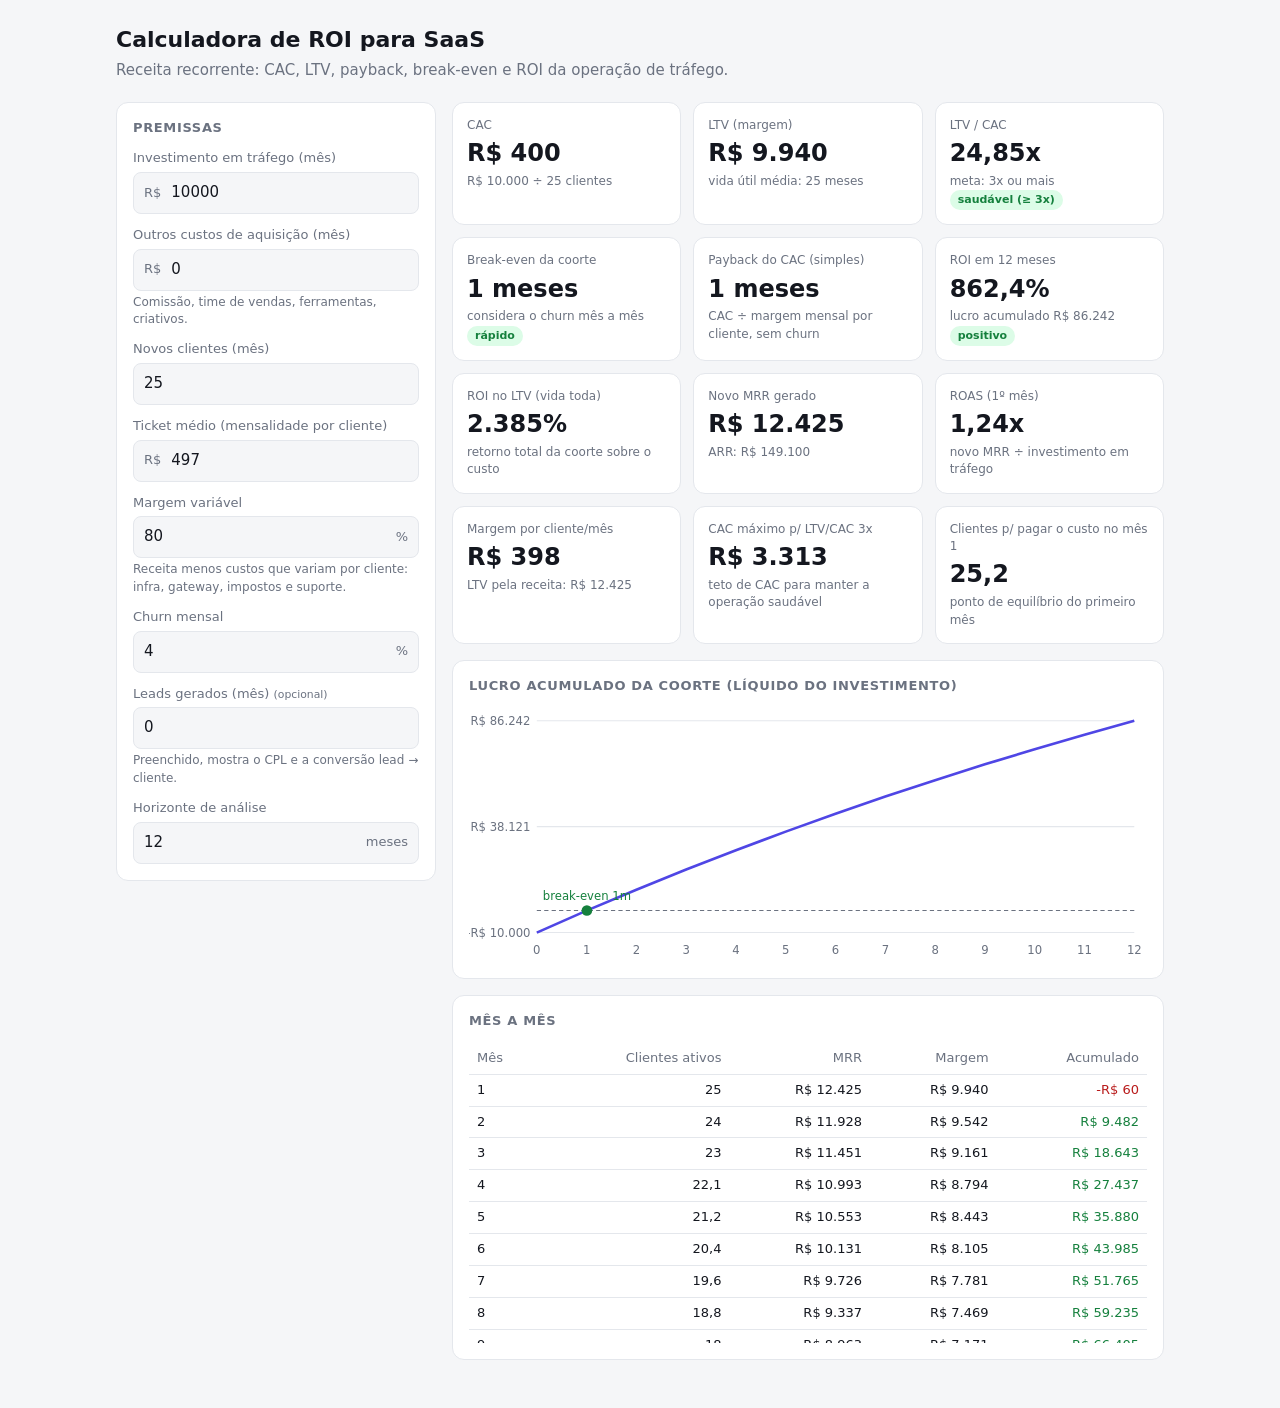
==== index.html @ dcf4e931 "Add SaaS ROI calculator and README Co-Authored-By: Claude Sonnet 5.5 <noreply@anthropic.com>" ====
<!doctype html>
<html lang="pt-BR">
<head>
<meta charset="utf-8">
<meta name="viewport" content="width=device-width, initial-scale=1">
<title>Calculadora de ROI SaaS</title>
<style>
  :root {
    --bg: #f5f6f8; --card: #fff; --text: #14171f; --muted: #6b7280; --line: #e4e7ec;
    --accent: #4f46e5; --good: #15803d; --warn: #b45309; --bad: #b91c1c;
    --good-bg: #dcfce7; --warn-bg: #fef3c7; --bad-bg: #fee2e2;
  }
  @media (prefers-color-scheme: dark) {
    :root {
      --bg: #0f1115; --card: #181b22; --text: #eceef3; --muted: #9aa3b2; --line: #2a2f3a;
      --accent: #818cf8; --good: #4ade80; --warn: #fbbf24; --bad: #f87171;
      --good-bg: #12301d; --warn-bg: #33270b; --bad-bg: #3a1414;
    }
  }
  * { box-sizing: border-box; }
  body { margin: 0; background: var(--bg); color: var(--text); font: 15px/1.45 system-ui, -apple-system, "Segoe UI", sans-serif; }
  main { max-width: 1080px; margin: 0 auto; padding: 24px 16px 48px; }
  h1 { font-size: 22px; margin: 0 0 4px; }
  .sub { color: var(--muted); margin: 0 0 20px; }
  .grid { display: grid; grid-template-columns: 320px 1fr; gap: 16px; align-items: start; }
  @media (max-width: 820px) { .grid { grid-template-columns: 1fr; } }
  .card { background: var(--card); border: 1px solid var(--line); border-radius: 12px; padding: 16px; }
  .card h2 { font-size: 13px; text-transform: uppercase; letter-spacing: .05em; color: var(--muted); margin: 0 0 12px; }
  label { display: block; font-size: 13px; color: var(--muted); margin-bottom: 4px; }
  .field { margin-bottom: 12px; }
  .inp { display: flex; align-items: center; border: 1px solid var(--line); border-radius: 8px; background: var(--bg); }
  .inp:focus-within { border-color: var(--accent); }
  .inp span { padding: 0 10px; color: var(--muted); font-size: 13px; }
  .inp input { flex: 1; min-width: 0; border: 0; background: transparent; color: var(--text); font: inherit; padding: 9px 10px; outline: none; }
  .inp span + input { padding-left: 0; }
  .hint { font-size: 12px; color: var(--muted); margin-top: 3px; }
  .kpis { display: grid; grid-template-columns: repeat(auto-fill, minmax(190px, 1fr)); gap: 12px; margin-bottom: 16px; }
  .kpi { background: var(--card); border: 1px solid var(--line); border-radius: 12px; padding: 14px; }
  .kpi .name { font-size: 12px; color: var(--muted); }
  .kpi .val { font-size: 24px; font-weight: 650; margin: 2px 0; font-variant-numeric: tabular-nums; }
  .kpi .note { font-size: 12px; color: var(--muted); }
  .badge { display: inline-block; font-size: 11px; font-weight: 600; padding: 2px 8px; border-radius: 99px; }
  .good { background: var(--good-bg); color: var(--good); }
  .warn { background: var(--warn-bg); color: var(--warn); }
  .bad { background: var(--bad-bg); color: var(--bad); }
  svg { width: 100%; height: auto; display: block; }
  table { width: 100%; border-collapse: collapse; font-size: 13px; font-variant-numeric: tabular-nums; }
  th, td { text-align: right; padding: 6px 8px; border-bottom: 1px solid var(--line); }
  th:first-child, td:first-child { text-align: left; }
  th { color: var(--muted); font-weight: 500; }
  td.neg { color: var(--bad); } td.pos { color: var(--good); }
  .scroll { max-height: 300px; overflow: auto; }
  .stack > * + * { margin-top: 16px; }
</style>
</head>
<body>
<main>
  <h1>Calculadora de ROI para SaaS</h1>
  <p class="sub">Receita recorrente: CAC, LTV, payback, break-even e ROI da operação de tráfego.</p>

  <div class="grid">
    <section class="card" id="form">
      <h2>Premissas</h2>
      <div class="field"><label for="invest">Investimento em tráfego (mês)</label>
        <div class="inp"><span>R$</span><input id="invest" type="number" min="0" step="any" value="10000"></div></div>
      <div class="field"><label for="outros">Outros custos de aquisição (mês)</label>
        <div class="inp"><span>R$</span><input id="outros" type="number" min="0" step="any" value="0"></div>
        <div class="hint">Comissão, time de vendas, ferramentas, criativos.</div></div>
      <div class="field"><label for="vendas">Novos clientes (mês)</label>
        <div class="inp"><input id="vendas" type="number" min="0" step="any" value="25"></div></div>
      <div class="field"><label for="ticket">Ticket médio (mensalidade por cliente)</label>
        <div class="inp"><span>R$</span><input id="ticket" type="number" min="0" step="any" value="497"></div></div>
      <div class="field"><label for="margem">Margem variável</label>
        <div class="inp"><input id="margem" type="number" min="0" max="100" step="any" value="80"><span>%</span></div>
        <div class="hint">Receita menos custos que variam por cliente: infra, gateway, impostos e suporte.</div></div>
      <div class="field"><label for="churn">Churn mensal</label>
        <div class="inp"><input id="churn" type="number" min="0" max="100" step="any" value="4"><span>%</span></div></div>
      <div class="field"><label for="leads">Leads gerados (mês) <small>(opcional)</small></label>
        <div class="inp"><input id="leads" type="number" min="0" step="any" value="0"></div>
        <div class="hint">Preenchido, mostra o CPL e a conversão lead → cliente.</div></div>
      <div class="field" style="margin-bottom:0"><label for="horizonte">Horizonte de análise</label>
        <div class="inp"><input id="horizonte" type="number" min="1" max="60" step="1" value="12"><span>meses</span></div></div>
    </section>

    <div class="stack">
      <div class="kpis" id="kpis"></div>

      <section class="card">
        <h2>Lucro acumulado da coorte (líquido do investimento)</h2>
        <div id="chart"></div>
      </section>

      <section class="card">
        <h2>Mês a mês</h2>
        <div class="scroll"><table id="tabela"></table></div>
      </section>
    </div>
  </div>
</main>

<script>
const $ = id => document.getElementById(id);
const brl = v => isFinite(v) ? v.toLocaleString('pt-BR', { style: 'currency', currency: 'BRL', maximumFractionDigits: 0 }) : '—';
const num = (v, d = 1) => isFinite(v) ? v.toLocaleString('pt-BR', { maximumFractionDigits: d }) : '—';
const pct = v => isFinite(v) ? num(v * 100, 1) + '%' : '—';
const val = id => Math.max(0, parseFloat($(id).value) || 0);

function calcular() {
  const invest = val('invest'), outros = val('outros'), vendas = val('vendas'),
        ticket = val('ticket'), margem = Math.min(val('margem'), 100) / 100,
        churn = Math.min(val('churn'), 100) / 100, leads = val('leads'),
        H = Math.min(Math.max(Math.round(val('horizonte')) || 12, 1), 60);

  const custoTotal = invest + outros;
  const cac = vendas > 0 ? custoTotal / vendas : NaN;
  const margemCliente = ticket * margem;               // contribuição mensal por cliente
  const vida = churn > 0 ? 1 / churn : Infinity;       // meses
  const ltv = margemCliente * vida;                    // LTV pela margem
  const ltvReceita = ticket * vida;
  const ltvCac = ltv / cac;
  const paybackSimples = margemCliente > 0 ? cac / margemCliente : NaN;
  const novoMrr = vendas * ticket;
  const roas = invest > 0 ? novoMrr / invest : NaN;
  const cacMaxSaudavel = ltv / 3;
  const beClientes = margemCliente > 0 ? custoTotal / margemCliente : NaN; // clientes p/ pagar o custo no 1º mês

  // simulação da coorte, mês a mês (até 60 meses para achar o break-even)
  const linhas = [];
  let acum = -custoTotal, ativos = vendas, breakEven = NaN, prev = acum;
  for (let t = 1; t <= 60; t++) {
    const mrr = ativos * ticket, contrib = mrr * margem;
    prev = acum; acum += contrib;
    if (isNaN(breakEven) && acum >= 0 && custoTotal >= 0) {
      breakEven = contrib > 0 ? (t - 1) + (0 - prev) / contrib : t;
    }
    linhas.push({ t, ativos, mrr, contrib, acum });
    ativos *= (1 - churn);
  }
  const noHorizonte = linhas[H - 1];
  const lucroH = noHorizonte.acum;
  const roiH = custoTotal > 0 ? lucroH / custoTotal : NaN;
  const roiVida = custoTotal > 0 && isFinite(ltv) ? (ltv * vendas - custoTotal) / custoTotal : NaN;

  return { invest, custoTotal, vendas, leads, H, cac, ltv, ltvReceita, ltvCac, vida, paybackSimples,
           novoMrr, roas, cacMaxSaudavel, beClientes, breakEven, lucroH, roiH, roiVida, margemCliente, linhas };
}

const badge = (cls, txt) => `<span class="badge ${cls}">${txt}</span>`;
const kpi = (name, value, note, b = '') => `<div class="kpi"><div class="name">${name}</div><div class="val">${value}</div><div class="note">${note} ${b}</div></div>`;

function render() {
  const r = calcular();

  const bLtvCac = !isFinite(r.ltvCac) ? (r.ltvCac > 0 ? badge('good', 'excelente') : '')
    : r.ltvCac >= 3 ? badge('good', 'saudável (≥ 3x)') : r.ltvCac >= 1 ? badge('warn', 'apertado (< 3x)') : badge('bad', 'destrói valor (< 1x)');
  const bPay = isNaN(r.breakEven) ? badge('bad', 'não paga em 60m')
    : r.breakEven <= 6 ? badge('good', 'rápido') : r.breakEven <= 12 ? badge('warn', 'ok') : badge('bad', 'lento (> 12m)');
  const bRoi = isNaN(r.roiH) ? '' : r.roiH >= 0 ? badge('good', 'positivo') : badge('bad', 'negativo');

  let k = '';
  k += kpi('CAC', brl(r.cac), `${brl(r.custoTotal)} ÷ ${num(r.vendas, 1)} clientes`);
  k += kpi('LTV (margem)', isFinite(r.ltv) ? brl(r.ltv) : '∞', `vida útil média: ${isFinite(r.vida) ? num(r.vida, 1) + ' meses' : 'sem churn'}`);
  k += kpi('LTV / CAC', isFinite(r.ltvCac) ? num(r.ltvCac, 2) + 'x' : '∞', 'meta: 3x ou mais', bLtvCac);
  k += kpi('Break-even da coorte', isNaN(r.breakEven) ? '—' : num(r.breakEven, 1) + ' meses', 'considera o churn mês a mês', bPay);
  k += kpi('Payback do CAC (simples)', isNaN(r.paybackSimples) ? '—' : num(r.paybackSimples, 1) + ' meses', 'CAC ÷ margem mensal por cliente, sem churn');
  k += kpi(`ROI em ${r.H} meses`, pct(r.roiH), `lucro acumulado ${brl(r.lucroH)}`, bRoi);
  k += kpi('ROI no LTV (vida toda)', pct(r.roiVida), 'retorno total da coorte sobre o custo');
  k += kpi('Novo MRR gerado', brl(r.novoMrr), `ARR: ${brl(r.novoMrr * 12)}`);
  k += kpi('ROAS (1º mês)', isNaN(r.roas) ? '—' : num(r.roas, 2) + 'x', 'novo MRR ÷ investimento em tráfego');
  k += kpi('Margem por cliente/mês', brl(r.margemCliente), `LTV pela receita: ${isFinite(r.ltvReceita) ? brl(r.ltvReceita) : '∞'}`);
  k += kpi('CAC máximo p/ LTV/CAC 3x', isFinite(r.cacMaxSaudavel) ? brl(r.cacMaxSaudavel) : '∞', 'teto de CAC para manter a operação saudável');
  k += kpi('Clientes p/ pagar o custo no mês 1', isNaN(r.beClientes) ? '—' : num(r.beClientes, 1), 'ponto de equilíbrio do primeiro mês');
  if (r.leads > 0) {
    k += kpi('CPL', brl(r.invest / r.leads), `${num(r.leads, 0)} leads no mês`);
    k += kpi('Conversão lead → cliente', pct(r.vendas / r.leads), `${num(r.vendas, 1)} vendas`);
  }
  $('kpis').innerHTML = k;

  desenharGrafico(r);

  const cab = '<tr><th>Mês</th><th>Clientes ativos</th><th>MRR</th><th>Margem</th><th>Acumulado</th></tr>';
  const corpo = r.linhas.slice(0, r.H).map(l =>
    `<tr><td>${l.t}</td><td>${num(l.ativos, 1)}</td><td>${brl(l.mrr)}</td><td>${brl(l.contrib)}</td><td class="${l.acum >= 0 ? 'pos' : 'neg'}">${brl(l.acum)}</td></tr>`).join('');
  $('tabela').innerHTML = cab + corpo;
}

function desenharGrafico(r) {
  const W = 640, Hh = 240, m = { l: 64, r: 12, t: 12, b: 28 };
  const pts = [{ t: 0, acum: -r.custoTotal }, ...r.linhas.slice(0, r.H)];
  const ys = pts.map(p => p.acum);
  let min = Math.min(...ys, 0), max = Math.max(...ys, 0);
  if (min === max) max = min + 1;
  const x = t => m.l + (t / r.H) * (W - m.l - m.r);
  const y = v => m.t + (1 - (v - min) / (max - min)) * (Hh - m.t - m.b);
  const path = pts.map((p, i) => `${i ? 'L' : 'M'}${x(p.t).toFixed(1)},${y(p.acum).toFixed(1)}`).join(' ');
  const ticks = [min, min + (max - min) / 2, max].map(v =>
    `<line x1="${m.l}" x2="${W - m.r}" y1="${y(v)}" y2="${y(v)}" stroke="var(--line)"/><text x="${m.l - 6}" y="${y(v) + 4}" text-anchor="end" font-size="11" fill="var(--muted)">${brl(v)}</text>`).join('');
  const passo = Math.max(1, Math.ceil(r.H / 12));
  const xl = pts.filter(p => p.t % passo === 0).map(p =>
    `<text x="${x(p.t)}" y="${Hh - 8}" text-anchor="middle" font-size="11" fill="var(--muted)">${p.t}</text>`).join('');
  const be = (!isNaN(r.breakEven) && r.breakEven <= r.H)
    ? `<circle cx="${x(r.breakEven)}" cy="${y(0)}" r="5" fill="var(--good)"/><text x="${x(r.breakEven)}" y="${y(0) - 10}" text-anchor="middle" font-size="11" fill="var(--good)">break-even ${num(r.breakEven, 1)}m</text>` : '';
  $('chart').innerHTML = `<svg viewBox="0 0 ${W} ${Hh}" role="img" aria-label="Lucro acumulado por mês">
    ${ticks}<line x1="${m.l}" x2="${W - m.r}" y1="${y(0)}" y2="${y(0)}" stroke="var(--muted)" stroke-dasharray="4 3"/>
    <path d="${path}" fill="none" stroke="var(--accent)" stroke-width="2.5"/>${be}${xl}</svg>`;
}

document.querySelectorAll('#form input').forEach(i => i.addEventListener('input', render));
render();
</script>
</body>
</html>
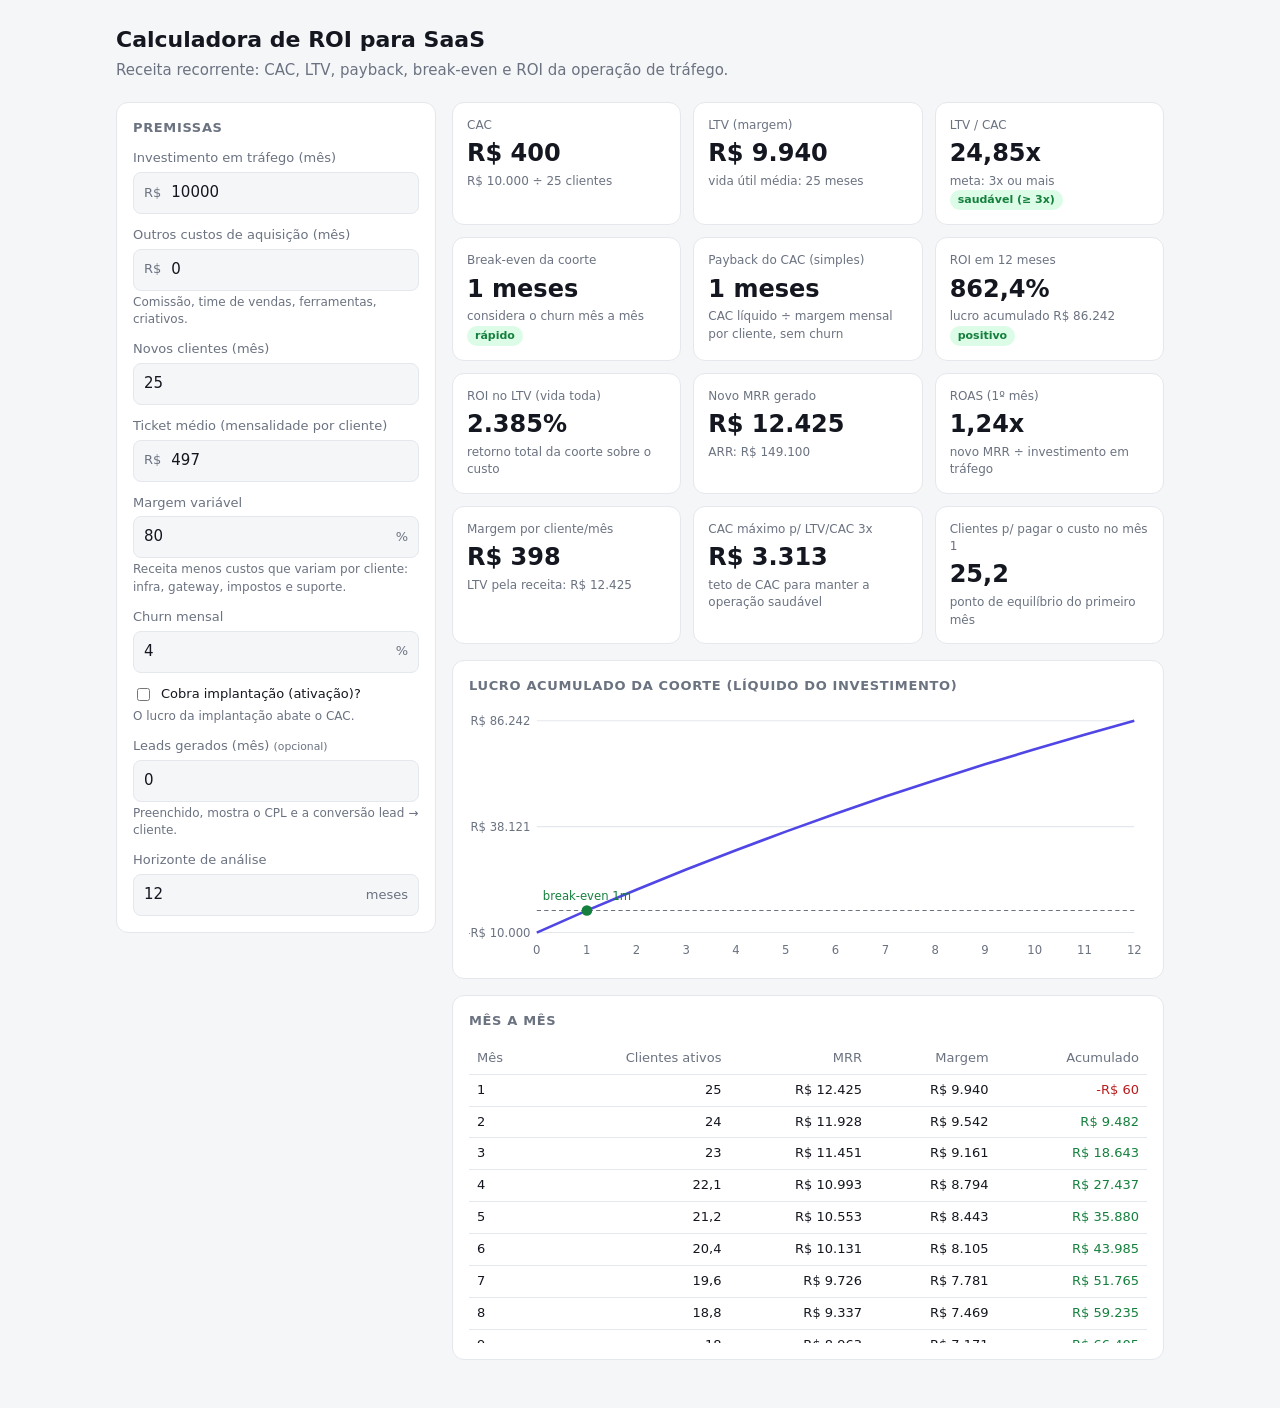
==== commit 2ed5ceeb: "Add implantação fee: its profit offsets CAC Co-Authored-By: Claude Sonnet 5.5 <noreply@anthropic.com" ====
--- a/index.html
+++ b/index.html
@@ -75,6 +75,15 @@
         <div class="hint">Receita menos custos que variam por cliente: infra, gateway, impostos e suporte.</div></div>
       <div class="field"><label for="churn">Churn mensal</label>
         <div class="inp"><input id="churn" type="number" min="0" max="100" step="any" value="4"><span>%</span></div></div>
+      <div class="field"><label style="display:flex;gap:8px;align-items:center;color:var(--text)"><input id="impl" type="checkbox"> Cobra implantação (ativação)?</label>
+        <div class="hint">O lucro da implantação abate o CAC.</div></div>
+      <div id="implCampos" hidden>
+        <div class="field"><label for="implValor">Valor da implantação (por cliente)</label>
+          <div class="inp"><span>R$</span><input id="implValor" type="number" min="0" step="any" value="1500"></div></div>
+        <div class="field"><label for="implMargem">Margem de lucro da implantação</label>
+          <div class="inp"><input id="implMargem" type="number" min="0" max="100" step="any" value="60"><span>%</span></div>
+          <div class="hint">Valor menos o custo de entregar a implantação (time, horas, ferramentas).</div></div>
+      </div>
       <div class="field"><label for="leads">Leads gerados (mês) <small>(opcional)</small></label>
         <div class="inp"><input id="leads" type="number" min="0" step="any" value="0"></div>
         <div class="hint">Preenchido, mostra o CPL e a conversão lead → cliente.</div></div>
@@ -112,7 +121,12 @@
         H = Math.min(Math.max(Math.round(val('horizonte')) || 12, 1), 60);
 
   const custoTotal = invest + outros;
-  const cac = vendas > 0 ? custoTotal / vendas : NaN;
+  const cobraImpl = $('impl').checked;
+  const implValor = cobraImpl ? val('implValor') : 0;
+  const implMargem = Math.min(val('implMargem'), 100) / 100;
+  const lucroImpl = implValor * implMargem;            // lucro da implantação por cliente
+  const cacBruto = vendas > 0 ? custoTotal / vendas : NaN;
+  const cac = vendas > 0 ? Math.max(0, cacBruto - lucroImpl) : NaN; // CAC líquido, abatido da implantação
   const margemCliente = ticket * margem;               // contribuição mensal por cliente
   const vida = churn > 0 ? 1 / churn : Infinity;       // meses
   const ltv = margemCliente * vida;                    // LTV pela margem
@@ -122,11 +136,12 @@
   const novoMrr = vendas * ticket;
   const roas = invest > 0 ? novoMrr / invest : NaN;
   const cacMaxSaudavel = ltv / 3;
-  const beClientes = margemCliente > 0 ? custoTotal / margemCliente : NaN; // clientes p/ pagar o custo no 1º mês
+  const beClientes = margemCliente + lucroImpl > 0 ? custoTotal / (margemCliente + lucroImpl) : NaN; // clientes p/ pagar o custo no 1º mês
 
   // simulação da coorte, mês a mês (até 60 meses para achar o break-even)
   const linhas = [];
-  let acum = -custoTotal, ativos = vendas, breakEven = NaN, prev = acum;
+  const acum0 = -custoTotal + vendas * lucroImpl;      // caixa inicial: investimento menos lucro da implantação
+  let acum = acum0, ativos = vendas, breakEven = acum0 >= 0 ? 0 : NaN, prev = acum;
   for (let t = 1; t <= 60; t++) {
     const mrr = ativos * ticket, contrib = mrr * margem;
     prev = acum; acum += contrib;
@@ -139,9 +154,9 @@
   const noHorizonte = linhas[H - 1];
   const lucroH = noHorizonte.acum;
   const roiH = custoTotal > 0 ? lucroH / custoTotal : NaN;
-  const roiVida = custoTotal > 0 && isFinite(ltv) ? (ltv * vendas - custoTotal) / custoTotal : NaN;
-
-  return { invest, custoTotal, vendas, leads, H, cac, ltv, ltvReceita, ltvCac, vida, paybackSimples,
+  const roiVida = custoTotal > 0 && isFinite(ltv) ? (ltv * vendas + vendas * lucroImpl - custoTotal) / custoTotal : NaN;
+
+  return { invest, custoTotal, vendas, leads, H, cac, cacBruto, lucroImpl, acum0, ltv, ltvReceita, ltvCac, vida, paybackSimples,
            novoMrr, roas, cacMaxSaudavel, beClientes, breakEven, lucroH, roiH, roiVida, margemCliente, linhas };
 }
 
@@ -158,11 +173,14 @@
   const bRoi = isNaN(r.roiH) ? '' : r.roiH >= 0 ? badge('good', 'positivo') : badge('bad', 'negativo');
 
   let k = '';
-  k += kpi('CAC', brl(r.cac), `${brl(r.custoTotal)} ÷ ${num(r.vendas, 1)} clientes`);
+  k += r.lucroImpl > 0
+    ? kpi('CAC líquido', brl(r.cac), `CAC bruto ${brl(r.cacBruto)} − lucro da implantação ${brl(r.lucroImpl)}`)
+    : kpi('CAC', brl(r.cac), `${brl(r.custoTotal)} ÷ ${num(r.vendas, 1)} clientes`);
+  if (r.lucroImpl > 0) k += kpi('Lucro total da implantação', brl(r.lucroImpl * r.vendas), `${num(r.vendas, 1)} clientes × ${brl(r.lucroImpl)}`);
   k += kpi('LTV (margem)', isFinite(r.ltv) ? brl(r.ltv) : '∞', `vida útil média: ${isFinite(r.vida) ? num(r.vida, 1) + ' meses' : 'sem churn'}`);
   k += kpi('LTV / CAC', isFinite(r.ltvCac) ? num(r.ltvCac, 2) + 'x' : '∞', 'meta: 3x ou mais', bLtvCac);
   k += kpi('Break-even da coorte', isNaN(r.breakEven) ? '—' : num(r.breakEven, 1) + ' meses', 'considera o churn mês a mês', bPay);
-  k += kpi('Payback do CAC (simples)', isNaN(r.paybackSimples) ? '—' : num(r.paybackSimples, 1) + ' meses', 'CAC ÷ margem mensal por cliente, sem churn');
+  k += kpi('Payback do CAC (simples)', isNaN(r.paybackSimples) ? '—' : num(r.paybackSimples, 1) + ' meses', 'CAC líquido ÷ margem mensal por cliente, sem churn');
   k += kpi(`ROI em ${r.H} meses`, pct(r.roiH), `lucro acumulado ${brl(r.lucroH)}`, bRoi);
   k += kpi('ROI no LTV (vida toda)', pct(r.roiVida), 'retorno total da coorte sobre o custo');
   k += kpi('Novo MRR gerado', brl(r.novoMrr), `ARR: ${brl(r.novoMrr * 12)}`);
@@ -186,7 +204,7 @@
 
 function desenharGrafico(r) {
   const W = 640, Hh = 240, m = { l: 64, r: 12, t: 12, b: 28 };
-  const pts = [{ t: 0, acum: -r.custoTotal }, ...r.linhas.slice(0, r.H)];
+  const pts = [{ t: 0, acum: r.acum0 }, ...r.linhas.slice(0, r.H)];
   const ys = pts.map(p => p.acum);
   let min = Math.min(...ys, 0), max = Math.max(...ys, 0);
   if (min === max) max = min + 1;
@@ -205,7 +223,10 @@
     <path d="${path}" fill="none" stroke="var(--accent)" stroke-width="2.5"/>${be}${xl}</svg>`;
 }
 
-document.querySelectorAll('#form input').forEach(i => i.addEventListener('input', render));
+document.querySelectorAll('#form input').forEach(i => i.addEventListener('input', () => {
+  $('implCampos').hidden = !$('impl').checked;
+  render();
+}));
 render();
 </script>
 </body>
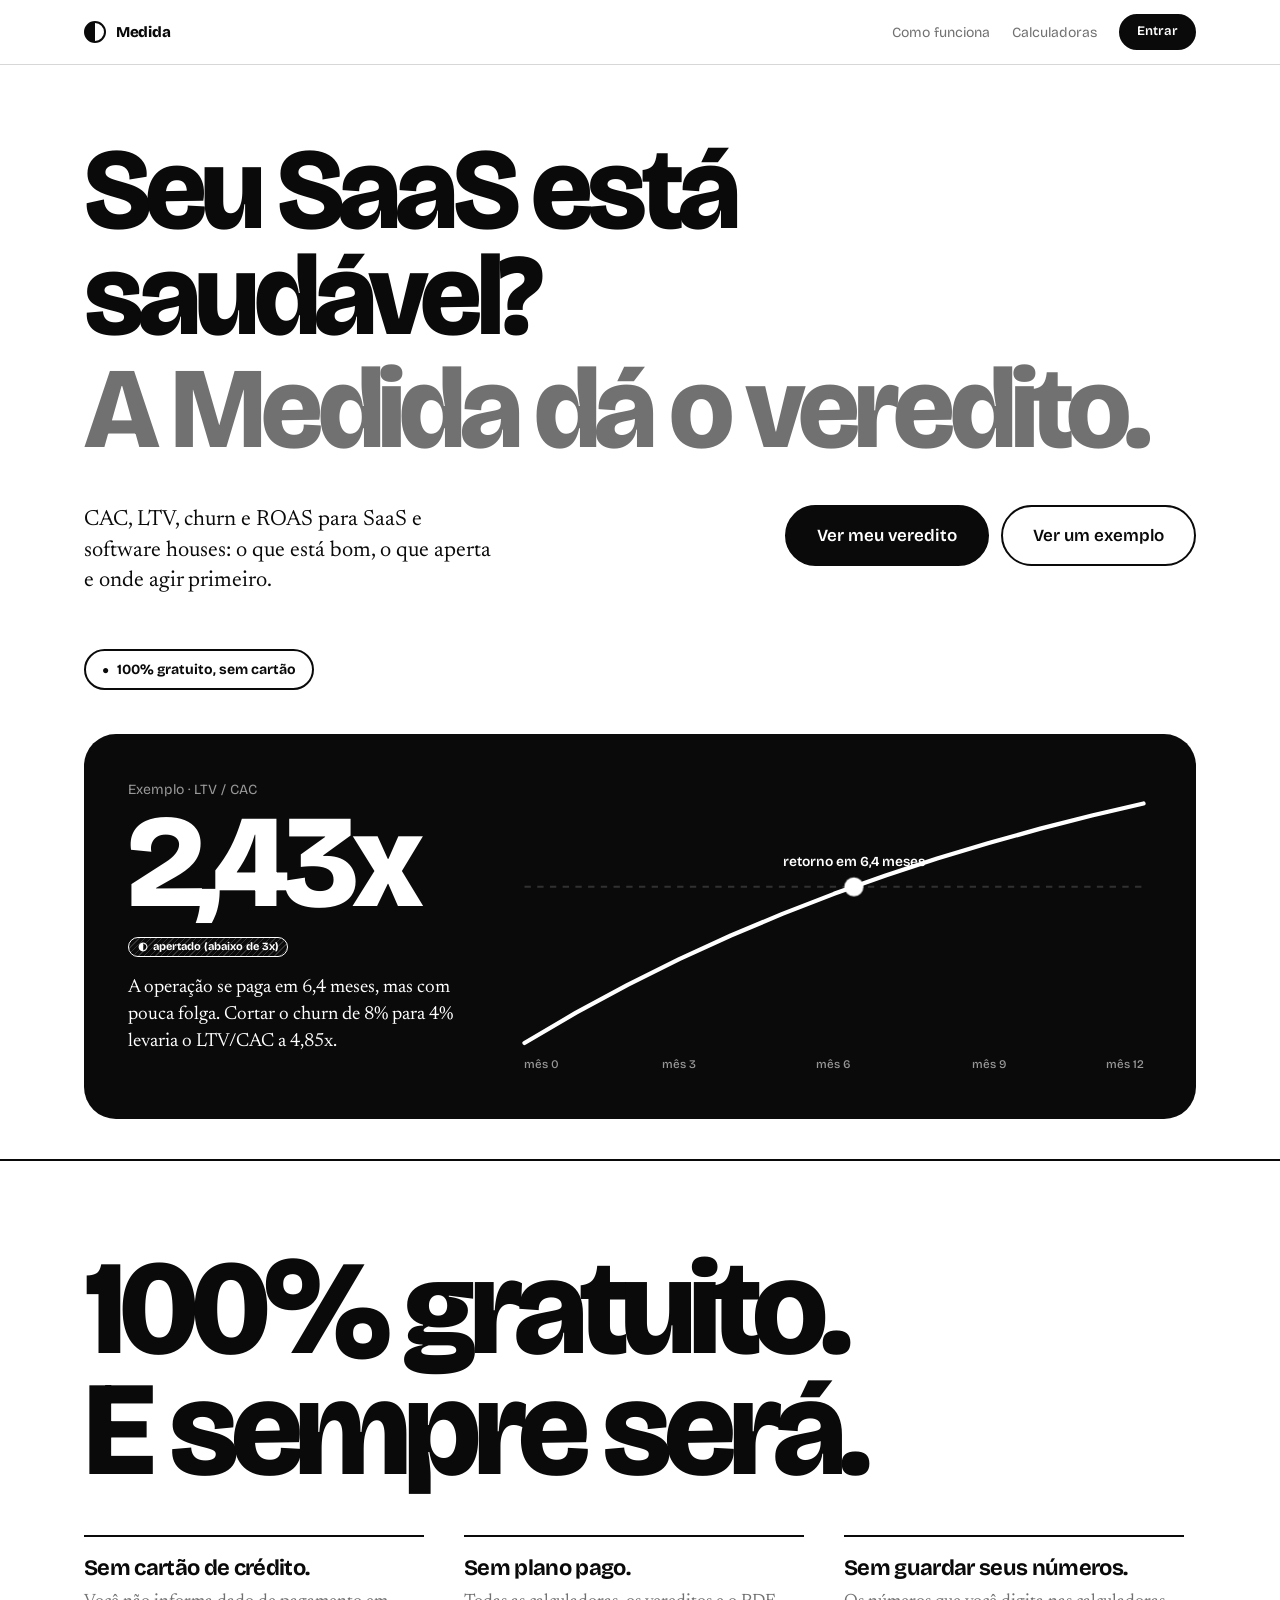
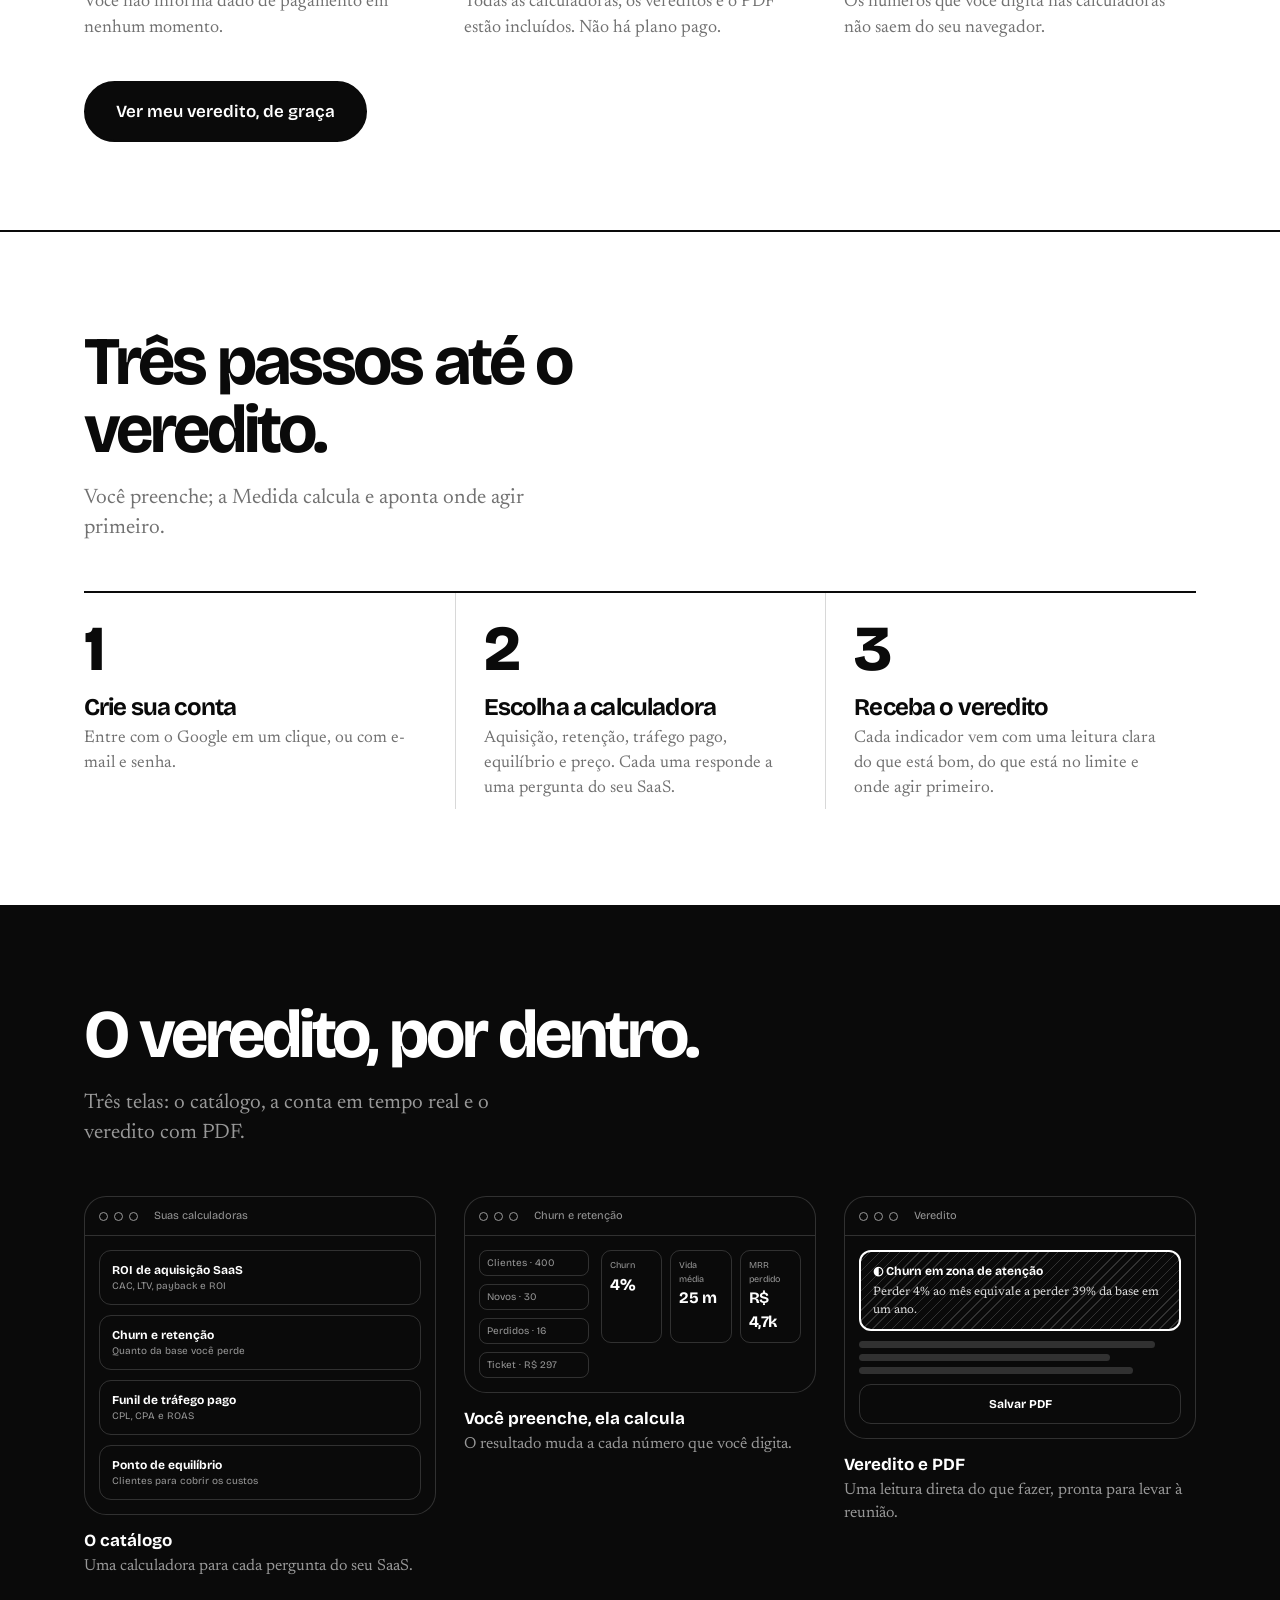
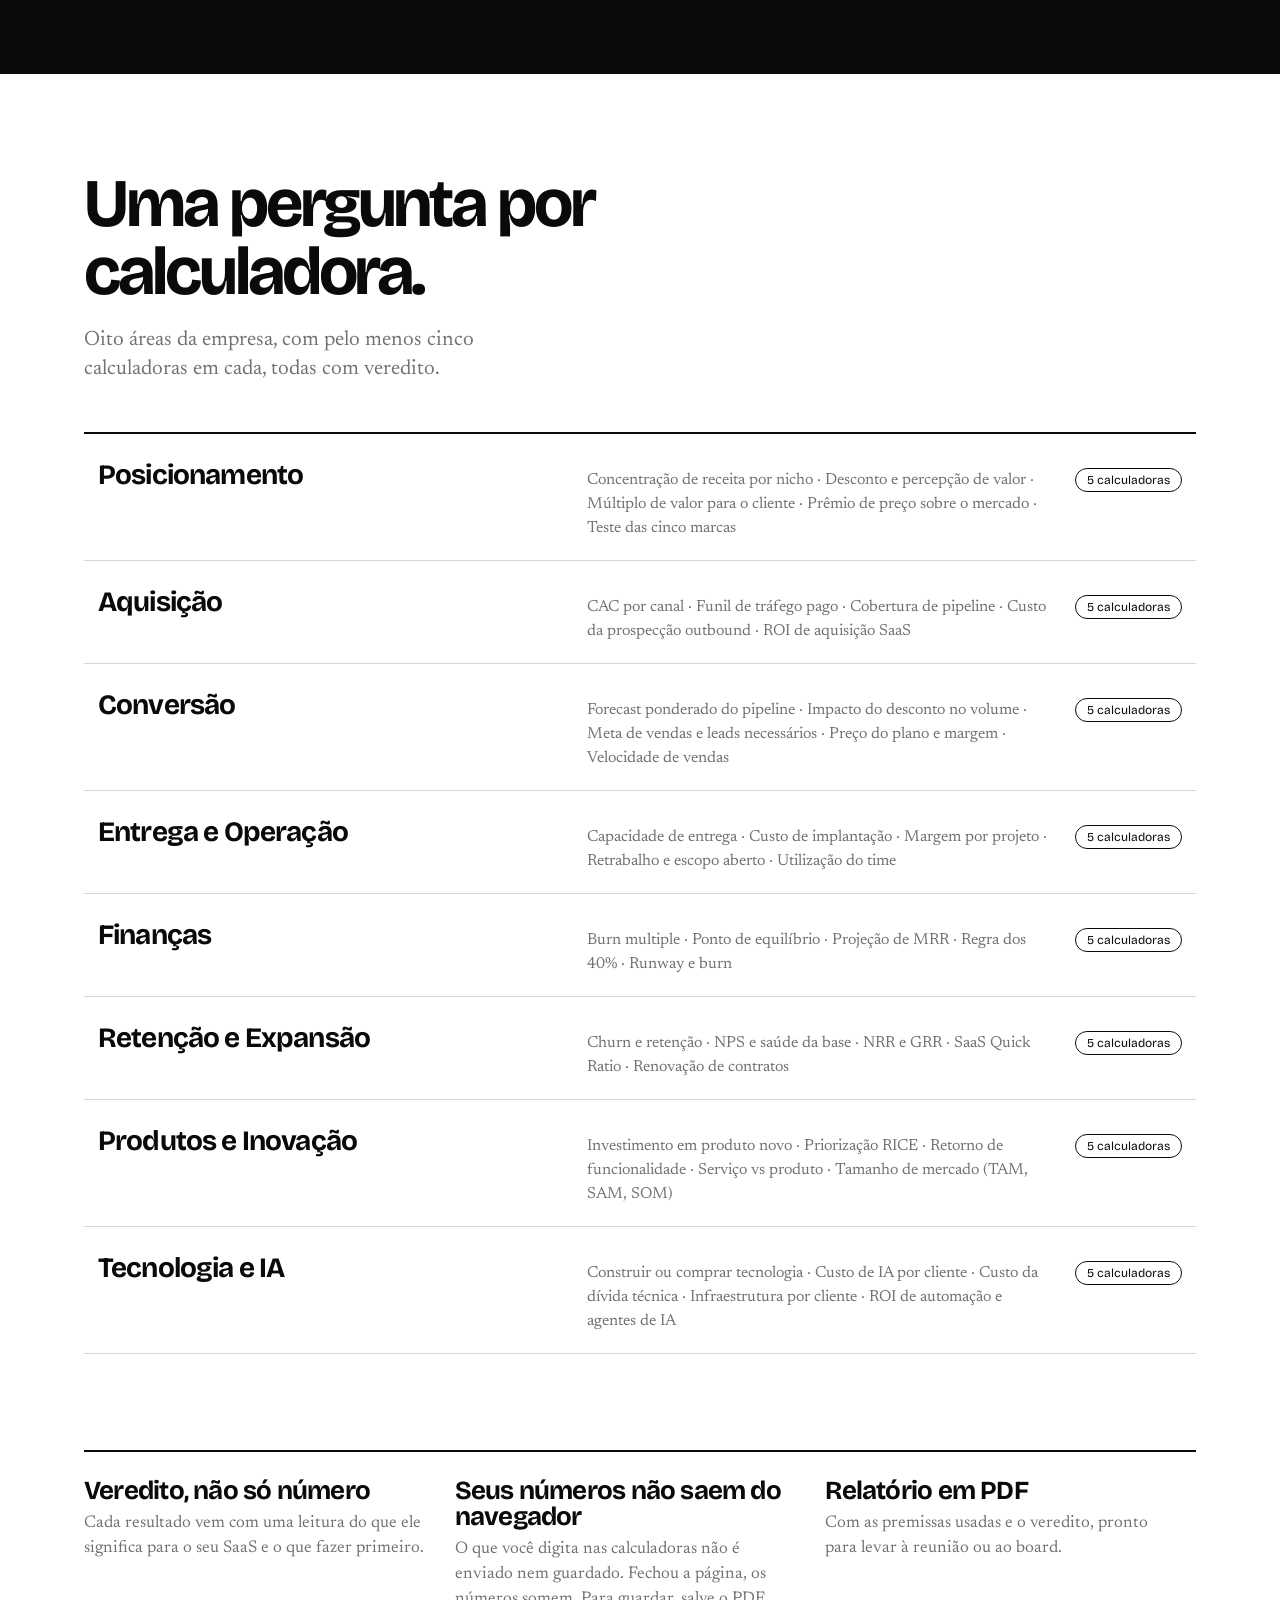
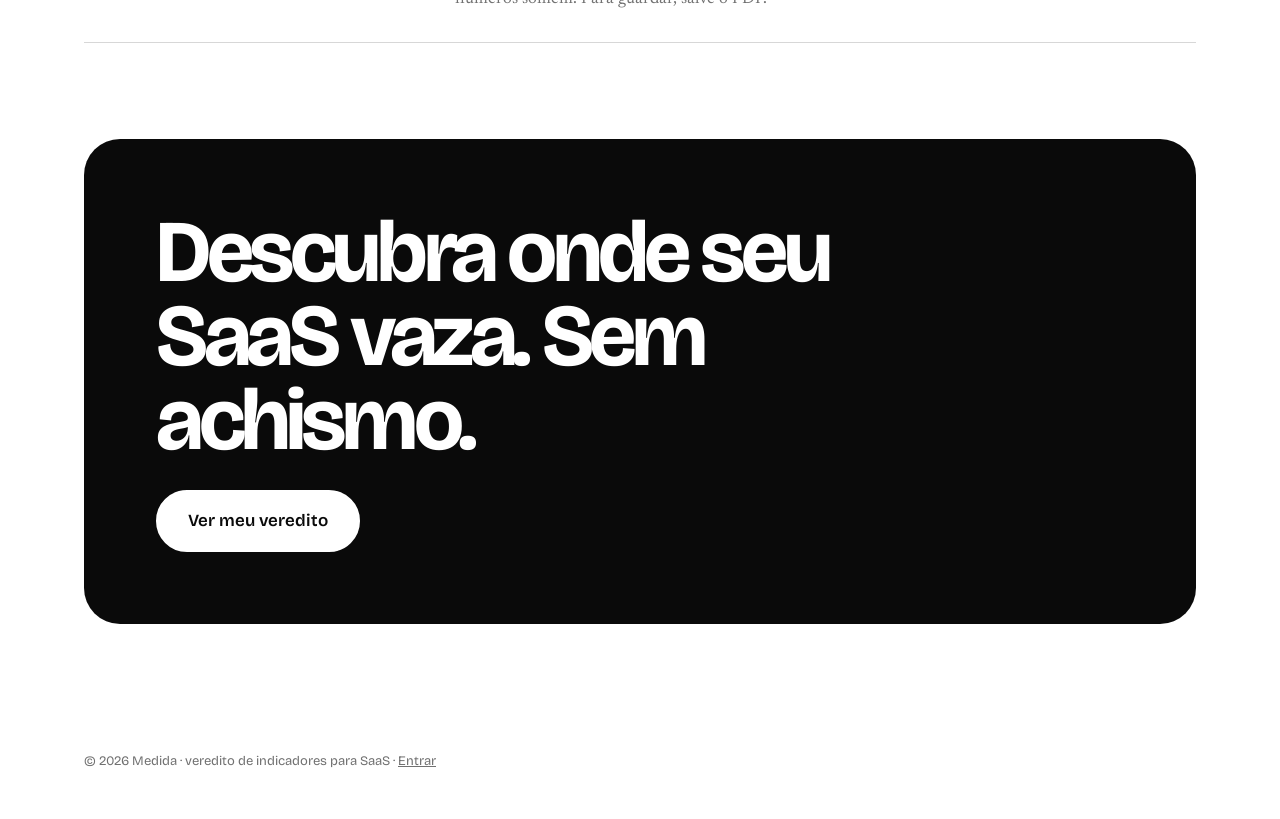
==== commit 941851eb: "Transforma a calculadora na plataforma Medida: 40 calculadoras em 8 áreas Landing e plataforma em pr" ====
--- a/index.html
+++ b/index.html
@@ -3,231 +3,189 @@
 <head>
 <meta charset="utf-8">
 <meta name="viewport" content="width=device-width, initial-scale=1">
-<title>Calculadora de ROI SaaS</title>
-<style>
-  :root {
-    --bg: #f5f6f8; --card: #fff; --text: #14171f; --muted: #6b7280; --line: #e4e7ec;
-    --accent: #4f46e5; --good: #15803d; --warn: #b45309; --bad: #b91c1c;
-    --good-bg: #dcfce7; --warn-bg: #fef3c7; --bad-bg: #fee2e2;
-  }
-  @media (prefers-color-scheme: dark) {
-    :root {
-      --bg: #0f1115; --card: #181b22; --text: #eceef3; --muted: #9aa3b2; --line: #2a2f3a;
-      --accent: #818cf8; --good: #4ade80; --warn: #fbbf24; --bad: #f87171;
-      --good-bg: #12301d; --warn-bg: #33270b; --bad-bg: #3a1414;
-    }
-  }
-  * { box-sizing: border-box; }
-  body { margin: 0; background: var(--bg); color: var(--text); font: 15px/1.45 system-ui, -apple-system, "Segoe UI", sans-serif; }
-  main { max-width: 1080px; margin: 0 auto; padding: 24px 16px 48px; }
-  h1 { font-size: 22px; margin: 0 0 4px; }
-  .sub { color: var(--muted); margin: 0 0 20px; }
-  .grid { display: grid; grid-template-columns: 320px 1fr; gap: 16px; align-items: start; }
-  @media (max-width: 820px) { .grid { grid-template-columns: 1fr; } }
-  .card { background: var(--card); border: 1px solid var(--line); border-radius: 12px; padding: 16px; }
-  .card h2 { font-size: 13px; text-transform: uppercase; letter-spacing: .05em; color: var(--muted); margin: 0 0 12px; }
-  label { display: block; font-size: 13px; color: var(--muted); margin-bottom: 4px; }
-  .field { margin-bottom: 12px; }
-  .inp { display: flex; align-items: center; border: 1px solid var(--line); border-radius: 8px; background: var(--bg); }
-  .inp:focus-within { border-color: var(--accent); }
-  .inp span { padding: 0 10px; color: var(--muted); font-size: 13px; }
-  .inp input { flex: 1; min-width: 0; border: 0; background: transparent; color: var(--text); font: inherit; padding: 9px 10px; outline: none; }
-  .inp span + input { padding-left: 0; }
-  .hint { font-size: 12px; color: var(--muted); margin-top: 3px; }
-  .kpis { display: grid; grid-template-columns: repeat(auto-fill, minmax(190px, 1fr)); gap: 12px; margin-bottom: 16px; }
-  .kpi { background: var(--card); border: 1px solid var(--line); border-radius: 12px; padding: 14px; }
-  .kpi .name { font-size: 12px; color: var(--muted); }
-  .kpi .val { font-size: 24px; font-weight: 650; margin: 2px 0; font-variant-numeric: tabular-nums; }
-  .kpi .note { font-size: 12px; color: var(--muted); }
-  .badge { display: inline-block; font-size: 11px; font-weight: 600; padding: 2px 8px; border-radius: 99px; }
-  .good { background: var(--good-bg); color: var(--good); }
-  .warn { background: var(--warn-bg); color: var(--warn); }
-  .bad { background: var(--bad-bg); color: var(--bad); }
-  svg { width: 100%; height: auto; display: block; }
-  table { width: 100%; border-collapse: collapse; font-size: 13px; font-variant-numeric: tabular-nums; }
-  th, td { text-align: right; padding: 6px 8px; border-bottom: 1px solid var(--line); }
-  th:first-child, td:first-child { text-align: left; }
-  th { color: var(--muted); font-weight: 500; }
-  td.neg { color: var(--bad); } td.pos { color: var(--good); }
-  .scroll { max-height: 300px; overflow: auto; }
-  .stack > * + * { margin-top: 16px; }
-</style>
+<title>Medida · o veredito dos indicadores do seu SaaS</title>
+<meta name="description" content="Seu CAC, LTV ou churn está bom ou ruim? A Medida calcula e dá o veredito, com o que fazer primeiro. Para SaaS e software houses. Grátis, sem cartão.">
+<link rel="icon" type="image/svg+xml" href="assets/marca.svg">
+<link rel="preconnect" href="https://fonts.googleapis.com">
+<link rel="preconnect" href="https://fonts.gstatic.com" crossorigin>
+<link href="https://fonts.googleapis.com/css2?family=Bricolage+Grotesque:opsz,wght@12..96,300..800&family=Newsreader:ital,opsz,wght@0,6..72,400..600;1,6..72,400..600&display=swap" rel="stylesheet">
+<link rel="stylesheet" href="css/style.css">
 </head>
 <body>
-<main>
-  <h1>Calculadora de ROI para SaaS</h1>
-  <p class="sub">Receita recorrente: CAC, LTV, payback, break-even e ROI da operação de tráfego.</p>
+<header class="top">
+  <div class="wrap in">
+    <a class="brand" href="#"><span class="logo"></span>Medida</a>
+    <span class="sp"></span>
+    <nav>
+      <a class="l" href="#como">Como funciona</a>
+      <a class="l" href="#calculadoras">Calculadoras</a>
+      <a class="btn sm" href="app.html">Entrar</a>
+    </nav>
+  </div>
+</header>
 
-  <div class="grid">
-    <section class="card" id="form">
-      <h2>Premissas</h2>
-      <div class="field"><label for="invest">Investimento em tráfego (mês)</label>
-        <div class="inp"><span>R$</span><input id="invest" type="number" min="0" step="any" value="10000"></div></div>
-      <div class="field"><label for="outros">Outros custos de aquisição (mês)</label>
-        <div class="inp"><span>R$</span><input id="outros" type="number" min="0" step="any" value="0"></div>
-        <div class="hint">Comissão, time de vendas, ferramentas, criativos.</div></div>
-      <div class="field"><label for="vendas">Novos clientes (mês)</label>
-        <div class="inp"><input id="vendas" type="number" min="0" step="any" value="25"></div></div>
-      <div class="field"><label for="ticket">Ticket médio (mensalidade por cliente)</label>
-        <div class="inp"><span>R$</span><input id="ticket" type="number" min="0" step="any" value="497"></div></div>
-      <div class="field"><label for="margem">Margem variável</label>
-        <div class="inp"><input id="margem" type="number" min="0" max="100" step="any" value="80"><span>%</span></div>
-        <div class="hint">Receita menos custos que variam por cliente: infra, gateway, impostos e suporte.</div></div>
-      <div class="field"><label for="churn">Churn mensal</label>
-        <div class="inp"><input id="churn" type="number" min="0" max="100" step="any" value="4"><span>%</span></div></div>
-      <div class="field"><label style="display:flex;gap:8px;align-items:center;color:var(--text)"><input id="impl" type="checkbox"> Cobra implantação (ativação)?</label>
-        <div class="hint">O lucro da implantação abate o CAC.</div></div>
-      <div id="implCampos" hidden>
-        <div class="field"><label for="implValor">Valor da implantação (por cliente)</label>
-          <div class="inp"><span>R$</span><input id="implValor" type="number" min="0" step="any" value="1500"></div></div>
-        <div class="field"><label for="implMargem">Margem de lucro da implantação</label>
-          <div class="inp"><input id="implMargem" type="number" min="0" max="100" step="any" value="60"><span>%</span></div>
-          <div class="hint">Valor menos o custo de entregar a implantação (time, horas, ferramentas).</div></div>
+<section class="hero">
+  <div class="wrap">
+    <h1><span class="ln"><span>Seu SaaS está saudável?</span></span><span class="ln"><span>A Medida dá o veredito.</span></span></h1>
+    <div class="row">
+      <p class="lead">CAC, LTV, churn e ROAS para SaaS e software houses: o que está bom, o que aperta e onde agir primeiro.</p>
+      <div class="cta">
+        <a class="btn lg" href="app.html#cadastro">Ver meu veredito</a>
+        <a class="btn ghost lg" href="#instr">Ver um exemplo</a>
       </div>
-      <div class="field"><label for="leads">Leads gerados (mês) <small>(opcional)</small></label>
-        <div class="inp"><input id="leads" type="number" min="0" step="any" value="0"></div>
-        <div class="hint">Preenchido, mostra o CPL e a conversão lead → cliente.</div></div>
-      <div class="field" style="margin-bottom:0"><label for="horizonte">Horizonte de análise</label>
-        <div class="inp"><input id="horizonte" type="number" min="1" max="60" step="1" value="12"><span>meses</span></div></div>
-    </section>
+      <span class="selo">100% gratuito, sem cartão</span>
+    </div>
 
-    <div class="stack">
-      <div class="kpis" id="kpis"></div>
-
-      <section class="card">
-        <h2>Lucro acumulado da coorte (líquido do investimento)</h2>
-        <div id="chart"></div>
-      </section>
-
-      <section class="card">
-        <h2>Mês a mês</h2>
-        <div class="scroll"><table id="tabela"></table></div>
-      </section>
+    <!-- Este painel roda o mesmo cálculo da calculadora de ROI SaaS: ticket R$ 97, churn 8%, 25 clientes, R$ 10.000 investidos. -->
+    <div class="instr inv" id="instr" aria-label="Exemplo: LTV sobre CAC de 2,43x, com retorno do investimento em 6,4 meses">
+      <div>
+        <div class="lab">Exemplo · LTV / CAC</div>
+        <div class="big" id="big">0,00x</div>
+        <span class="badge warn">apertado (abaixo de 3x)</span>
+        <p class="veredito">A operação se paga em 6,4 meses, mas com pouca folga. Cortar o churn de 8% para 4% levaria o LTV/CAC a 4,85x.</p>
+      </div>
+      <svg viewBox="0 0 600 280" id="chart" role="img" aria-label="Lucro acumulado por mês, cruzando o zero no mês 6,4"></svg>
     </div>
   </div>
-</main>
+</section>
 
+<section class="free" id="gratis">
+  <div class="wrap">
+    <h2>100% gratuito.<br>E sempre será.</h2>
+    <div class="promessas">
+      <p><b>Sem cartão de crédito.</b> Você não informa dado de pagamento em nenhum momento.</p>
+      <p><b>Sem plano pago.</b> Todas as calculadoras, os vereditos e o PDF estão incluídos. Não há plano pago.</p>
+      <p><b>Sem guardar seus números.</b> Os números que você digita nas calculadoras não saem do seu navegador.</p>
+    </div>
+    <a class="btn lg" href="app.html#cadastro">Ver meu veredito, de graça</a>
+  </div>
+</section>
+
+<section class="sec" id="como">
+  <div class="wrap">
+    <h2 class="t">Três passos até o veredito.</h2>
+    <p class="s">Você preenche; a Medida calcula e aponta onde agir primeiro.</p>
+    <div class="steps">
+      <div class="step"><div class="n">1</div><h3>Crie sua conta</h3><p>Entre com o Google em um clique, ou com e-mail e senha.</p></div>
+      <div class="step"><div class="n">2</div><h3>Escolha a calculadora</h3><p>Aquisição, retenção, tráfego pago, equilíbrio e preço. Cada uma responde a uma pergunta do seu SaaS.</p></div>
+      <div class="step"><div class="n">3</div><h3>Receba o veredito</h3><p>Cada indicador vem com uma leitura clara do que está bom, do que está no limite e onde agir primeiro.</p></div>
+    </div>
+  </div>
+</section>
+
+<section class="sec inv" id="por-dentro">
+  <div class="wrap">
+    <h2 class="t">O veredito, por dentro.</h2>
+    <p class="s">Três telas: o catálogo, a conta em tempo real e o veredito com PDF.</p>
+    <div class="inside">
+      <figure>
+        <div class="mock" aria-hidden="true"><div class="bar"><i></i><i></i><i></i><u>Suas calculadoras</u></div>
+          <div class="body">
+            <div class="row"><div><b>ROI de aquisição SaaS</b><small>CAC, LTV, payback e ROI</small></div></div>
+            <div class="row"><div><b>Churn e retenção</b><small>Quanto da base você perde</small></div></div>
+            <div class="row"><div><b>Funil de tráfego pago</b><small>CPL, CPA e ROAS</small></div></div>
+            <div class="row"><div><b>Ponto de equilíbrio</b><small>Clientes para cobrir os custos</small></div></div>
+          </div></div>
+        <figcaption><b>O catálogo</b>Uma calculadora para cada pergunta do seu SaaS.</figcaption>
+      </figure>
+      <figure>
+        <div class="mock" aria-hidden="true"><div class="bar"><i></i><i></i><i></i><u>Churn e retenção</u></div>
+          <div class="body">
+            <div class="two"><div class="in-f"><div>Clientes · 400</div><div>Novos · 30</div><div>Perdidos · 16</div><div>Ticket · R$ 297</div></div>
+            <div class="k3" style="align-content:start"><div class="k"><small>Churn</small><b>4%</b></div><div class="k"><small>Vida média</small><b>25 m</b></div><div class="k"><small>MRR perdido</small><b>R$ 4,7k</b></div></div></div>
+          </div></div>
+        <figcaption><b>Você preenche, ela calcula</b>O resultado muda a cada número que você digita.</figcaption>
+      </figure>
+      <figure>
+        <div class="mock" aria-hidden="true"><div class="bar"><i></i><i></i><i></i><u>Veredito</u></div>
+          <div class="body">
+            <div class="dg w">◐ Churn em zona de atenção<span>Perder 4% ao mês equivale a perder 39% da base em um ano.</span></div>
+            <div class="pdf"><div class="ln" style="width:92%"></div><div class="ln" style="width:78%"></div><div class="ln" style="width:85%"></div></div>
+            <div class="row" style="justify-content:center"><b>Salvar PDF</b></div>
+          </div></div>
+        <figcaption><b>Veredito e PDF</b>Uma leitura direta do que fazer, pronta para levar à reunião.</figcaption>
+      </figure>
+    </div>
+  </div>
+</section>
+
+<section class="sec" id="calculadoras">
+  <div class="wrap">
+    <h2 class="t">Uma pergunta por calculadora.</h2>
+    <p class="s">Oito áreas da empresa, com pelo menos cinco calculadoras em cada, todas com veredito.</p>
+    <div class="list" id="lista"></div>
+  </div>
+</section>
+
+<section class="sec" style="padding-top:0">
+  <div class="wrap">
+    <div class="facts">
+      <div class="fact"><h3>Veredito, não só número</h3><p>Cada resultado vem com uma leitura do que ele significa para o seu SaaS e o que fazer primeiro.</p></div>
+      <div class="fact"><h3>Seus números não saem do navegador</h3><p>O que você digita nas calculadoras não é enviado nem guardado. Fechou a página, os números somem. Para guardar, salve o PDF.</p></div>
+      <div class="fact"><h3>Relatório em PDF</h3><p>Com as premissas usadas e o veredito, pronto para levar à reunião ou ao board.</p></div>
+    </div>
+  </div>
+</section>
+
+<section class="sec" style="padding-top:0">
+  <div class="wrap"><div class="ctaf inv">
+    <h2>Descubra onde seu SaaS vaza. Sem achismo.</h2>
+    <a class="btn lg" href="app.html#cadastro">Ver meu veredito</a>
+  </div></div>
+</section>
+
+<footer class="f"><div class="wrap">© <span id="ano"></span> Medida · veredito de indicadores para SaaS · <a href="app.html">Entrar</a></div></footer>
+
+<script src="js/config.js"></script>
+<script src="js/core.js"></script>
+<script src="js/manifest.js"></script>
 <script>
-const $ = id => document.getElementById(id);
-const brl = v => isFinite(v) ? v.toLocaleString('pt-BR', { style: 'currency', currency: 'BRL', maximumFractionDigits: 0 }) : '—';
-const num = (v, d = 1) => isFinite(v) ? v.toLocaleString('pt-BR', { maximumFractionDigits: d }) : '—';
-const pct = v => isFinite(v) ? num(v * 100, 1) + '%' : '—';
-const val = id => Math.max(0, parseFloat($(id).value) || 0);
+  document.getElementById('ano').textContent = new Date().getFullYear();
+  const esc = s => String(s).replace(/[&<>"']/g, c => ({ '&': '&amp;', '<': '&lt;', '>': '&gt;', '"': '&quot;', "'": '&#39;' }[c]));
+  carregarCalculadoras().then(() => {
+    const areas = {};
+    CALCULADORAS.forEach(c => (areas[c.categoria] = areas[c.categoria] || []).push(c.nome));
+    document.getElementById('lista').innerHTML = Object.entries(areas).map(([area, nomes]) =>
+      `<a class="item" href="app.html#cadastro"><b>${esc(area)}</b><span class="d">${esc(nomes.join(' · '))}</span><span class="tag">${nomes.length} calculadoras</span></a>`).join('');
+  });
 
-function calcular() {
-  const invest = val('invest'), outros = val('outros'), vendas = val('vendas'),
-        ticket = val('ticket'), margem = Math.min(val('margem'), 100) / 100,
-        churn = Math.min(val('churn'), 100) / 100, leads = val('leads'),
-        H = Math.min(Math.max(Math.round(val('horizonte')) || 12, 1), 60);
+  /* Instrumento do hero: a mesma conta do ROI SaaS (coorte mês a mês) desenhada com os números do exemplo. */
+  (function () {
+    const invest = 10000, clientes = 25, ticket = 97, margem = 0.8, churn = 0.08, H = 12;
+    const pts = [{ t: 0, v: -invest }];
+    let ativos = clientes, acum = -invest, be = NaN;
+    for (let t = 1; t <= H; t++) {
+      const prev = acum, contrib = ativos * ticket * margem;
+      acum += contrib; ativos *= 1 - churn;
+      if (isNaN(be) && acum >= 0) be = (t - 1) + (0 - prev) / contrib;
+      pts.push({ t, v: acum });
+    }
+    const W = 600, Hh = 280, m = { l: 8, r: 8, t: 24, b: 30 };
+    const min = Math.min(...pts.map(p => p.v)), max = Math.max(...pts.map(p => p.v));
+    const x = t => m.l + t / H * (W - m.l - m.r), y = v => m.t + (1 - (v - min) / (max - min)) * (Hh - m.t - m.b);
+    const d = pts.map((p, i) => (i ? 'L' : 'M') + x(p.t).toFixed(1) + ',' + y(p.v).toFixed(1)).join(' ');
+    const meses = [0, 3, 6, 9, 12].map(t => `<text class="ax" x="${x(t)}" y="${Hh - 6}" text-anchor="${t === 0 ? 'start' : t === H ? 'end' : 'middle'}">mês ${t}</text>`).join('');
+    const bx = x(be), by = y(0);
+    document.getElementById('chart').innerHTML =
+      `<line class="zero" x1="${m.l}" x2="${W - m.r}" y1="${by}" y2="${by}"/>${meses}` +
+      `<path class="curva" pathLength="1" d="${d}"/>` +
+      `<circle class="be" cx="${bx}" cy="${by}" r="9"/>` +
+      `<text class="belab" x="${bx}" y="${by - 20}" text-anchor="middle">retorno em ${be.toFixed(1).replace('.', ',')} meses</text>`;
 
-  const custoTotal = invest + outros;
-  const cobraImpl = $('impl').checked;
-  const implValor = cobraImpl ? val('implValor') : 0;
-  const implMargem = Math.min(val('implMargem'), 100) / 100;
-  const lucroImpl = implValor * implMargem;            // lucro da implantação por cliente
-  const cacBruto = vendas > 0 ? custoTotal / vendas : NaN;
-  const cac = vendas > 0 ? Math.max(0, cacBruto - lucroImpl) : NaN; // CAC líquido, abatido da implantação
-  const margemCliente = ticket * margem;               // contribuição mensal por cliente
-  const vida = churn > 0 ? 1 / churn : Infinity;       // meses
-  const ltv = margemCliente * vida;                    // LTV pela margem
-  const ltvReceita = ticket * vida;
-  const ltvCac = ltv / cac;
-  const paybackSimples = margemCliente > 0 ? cac / margemCliente : NaN;
-  const novoMrr = vendas * ticket;
-  const roas = invest > 0 ? novoMrr / invest : NaN;
-  const cacMaxSaudavel = ltv / 3;
-  const beClientes = margemCliente + lucroImpl > 0 ? custoTotal / (margemCliente + lucroImpl) : NaN; // clientes p/ pagar o custo no 1º mês
-
-  // simulação da coorte, mês a mês (até 60 meses para achar o break-even)
-  const linhas = [];
-  const acum0 = -custoTotal + vendas * lucroImpl;      // caixa inicial: investimento menos lucro da implantação
-  let acum = acum0, ativos = vendas, breakEven = acum0 >= 0 ? 0 : NaN, prev = acum;
-  for (let t = 1; t <= 60; t++) {
-    const mrr = ativos * ticket, contrib = mrr * margem;
-    prev = acum; acum += contrib;
-    if (isNaN(breakEven) && acum >= 0 && custoTotal >= 0) {
-      breakEven = contrib > 0 ? (t - 1) + (0 - prev) / contrib : t;
-    }
-    linhas.push({ t, ativos, mrr, contrib, acum });
-    ativos *= (1 - churn);
-  }
-  const noHorizonte = linhas[H - 1];
-  const lucroH = noHorizonte.acum;
-  const roiH = custoTotal > 0 ? lucroH / custoTotal : NaN;
-  const roiVida = custoTotal > 0 && isFinite(ltv) ? (ltv * vendas + vendas * lucroImpl - custoTotal) / custoTotal : NaN;
-
-  return { invest, custoTotal, vendas, leads, H, cac, cacBruto, lucroImpl, acum0, ltv, ltvReceita, ltvCac, vida, paybackSimples,
-           novoMrr, roas, cacMaxSaudavel, beClientes, breakEven, lucroH, roiH, roiVida, margemCliente, linhas };
-}
-
-const badge = (cls, txt) => `<span class="badge ${cls}">${txt}</span>`;
-const kpi = (name, value, note, b = '') => `<div class="kpi"><div class="name">${name}</div><div class="val">${value}</div><div class="note">${note} ${b}</div></div>`;
-
-function render() {
-  const r = calcular();
-
-  const bLtvCac = !isFinite(r.ltvCac) ? (r.ltvCac > 0 ? badge('good', 'excelente') : '')
-    : r.ltvCac >= 3 ? badge('good', 'saudável (≥ 3x)') : r.ltvCac >= 1 ? badge('warn', 'apertado (< 3x)') : badge('bad', 'destrói valor (< 1x)');
-  const bPay = isNaN(r.breakEven) ? badge('bad', 'não paga em 60m')
-    : r.breakEven <= 6 ? badge('good', 'rápido') : r.breakEven <= 12 ? badge('warn', 'ok') : badge('bad', 'lento (> 12m)');
-  const bRoi = isNaN(r.roiH) ? '' : r.roiH >= 0 ? badge('good', 'positivo') : badge('bad', 'negativo');
-
-  let k = '';
-  k += r.lucroImpl > 0
-    ? kpi('CAC líquido', brl(r.cac), `CAC bruto ${brl(r.cacBruto)} − lucro da implantação ${brl(r.lucroImpl)}`)
-    : kpi('CAC', brl(r.cac), `${brl(r.custoTotal)} ÷ ${num(r.vendas, 1)} clientes`);
-  if (r.lucroImpl > 0) k += kpi('Lucro total da implantação', brl(r.lucroImpl * r.vendas), `${num(r.vendas, 1)} clientes × ${brl(r.lucroImpl)}`);
-  k += kpi('LTV (margem)', isFinite(r.ltv) ? brl(r.ltv) : '∞', `vida útil média: ${isFinite(r.vida) ? num(r.vida, 1) + ' meses' : 'sem churn'}`);
-  k += kpi('LTV / CAC', isFinite(r.ltvCac) ? num(r.ltvCac, 2) + 'x' : '∞', 'meta: 3x ou mais', bLtvCac);
-  k += kpi('Break-even da coorte', isNaN(r.breakEven) ? '—' : num(r.breakEven, 1) + ' meses', 'considera o churn mês a mês', bPay);
-  k += kpi('Payback do CAC (simples)', isNaN(r.paybackSimples) ? '—' : num(r.paybackSimples, 1) + ' meses', 'CAC líquido ÷ margem mensal por cliente, sem churn');
-  k += kpi(`ROI em ${r.H} meses`, pct(r.roiH), `lucro acumulado ${brl(r.lucroH)}`, bRoi);
-  k += kpi('ROI no LTV (vida toda)', pct(r.roiVida), 'retorno total da coorte sobre o custo');
-  k += kpi('Novo MRR gerado', brl(r.novoMrr), `ARR: ${brl(r.novoMrr * 12)}`);
-  k += kpi('ROAS (1º mês)', isNaN(r.roas) ? '—' : num(r.roas, 2) + 'x', 'novo MRR ÷ investimento em tráfego');
-  k += kpi('Margem por cliente/mês', brl(r.margemCliente), `LTV pela receita: ${isFinite(r.ltvReceita) ? brl(r.ltvReceita) : '∞'}`);
-  k += kpi('CAC máximo p/ LTV/CAC 3x', isFinite(r.cacMaxSaudavel) ? brl(r.cacMaxSaudavel) : '∞', 'teto de CAC para manter a operação saudável');
-  k += kpi('Clientes p/ pagar o custo no mês 1', isNaN(r.beClientes) ? '—' : num(r.beClientes, 1), 'ponto de equilíbrio do primeiro mês');
-  if (r.leads > 0) {
-    k += kpi('CPL', brl(r.invest / r.leads), `${num(r.leads, 0)} leads no mês`);
-    k += kpi('Conversão lead → cliente', pct(r.vendas / r.leads), `${num(r.vendas, 1)} vendas`);
-  }
-  $('kpis').innerHTML = k;
-
-  desenharGrafico(r);
-
-  const cab = '<tr><th>Mês</th><th>Clientes ativos</th><th>MRR</th><th>Margem</th><th>Acumulado</th></tr>';
-  const corpo = r.linhas.slice(0, r.H).map(l =>
-    `<tr><td>${l.t}</td><td>${num(l.ativos, 1)}</td><td>${brl(l.mrr)}</td><td>${brl(l.contrib)}</td><td class="${l.acum >= 0 ? 'pos' : 'neg'}">${brl(l.acum)}</td></tr>`).join('');
-  $('tabela').innerHTML = cab + corpo;
-}
-
-function desenharGrafico(r) {
-  const W = 640, Hh = 240, m = { l: 64, r: 12, t: 12, b: 28 };
-  const pts = [{ t: 0, acum: r.acum0 }, ...r.linhas.slice(0, r.H)];
-  const ys = pts.map(p => p.acum);
-  let min = Math.min(...ys, 0), max = Math.max(...ys, 0);
-  if (min === max) max = min + 1;
-  const x = t => m.l + (t / r.H) * (W - m.l - m.r);
-  const y = v => m.t + (1 - (v - min) / (max - min)) * (Hh - m.t - m.b);
-  const path = pts.map((p, i) => `${i ? 'L' : 'M'}${x(p.t).toFixed(1)},${y(p.acum).toFixed(1)}`).join(' ');
-  const ticks = [min, min + (max - min) / 2, max].map(v =>
-    `<line x1="${m.l}" x2="${W - m.r}" y1="${y(v)}" y2="${y(v)}" stroke="var(--line)"/><text x="${m.l - 6}" y="${y(v) + 4}" text-anchor="end" font-size="11" fill="var(--muted)">${brl(v)}</text>`).join('');
-  const passo = Math.max(1, Math.ceil(r.H / 12));
-  const xl = pts.filter(p => p.t % passo === 0).map(p =>
-    `<text x="${x(p.t)}" y="${Hh - 8}" text-anchor="middle" font-size="11" fill="var(--muted)">${p.t}</text>`).join('');
-  const be = (!isNaN(r.breakEven) && r.breakEven <= r.H)
-    ? `<circle cx="${x(r.breakEven)}" cy="${y(0)}" r="5" fill="var(--good)"/><text x="${x(r.breakEven)}" y="${y(0) - 10}" text-anchor="middle" font-size="11" fill="var(--good)">break-even ${num(r.breakEven, 1)}m</text>` : '';
-  $('chart').innerHTML = `<svg viewBox="0 0 ${W} ${Hh}" role="img" aria-label="Lucro acumulado por mês">
-    ${ticks}<line x1="${m.l}" x2="${W - m.r}" y1="${y(0)}" y2="${y(0)}" stroke="var(--muted)" stroke-dasharray="4 3"/>
-    <path d="${path}" fill="none" stroke="var(--accent)" stroke-width="2.5"/>${be}${xl}</svg>`;
-}
-
-document.querySelectorAll('#form input').forEach(i => i.addEventListener('input', () => {
-  $('implCampos').hidden = !$('impl').checked;
-  render();
-}));
-render();
+    const alvo = 2.43, el = document.getElementById('big'), box = document.getElementById('instr');
+    const reduz = matchMedia('(prefers-reduced-motion: reduce)').matches;
+    const fmt = v => v.toFixed(2).replace('.', ',') + 'x';
+    if (reduz) { el.textContent = fmt(alvo); box.classList.add('go'); return; }
+    setTimeout(() => {
+      box.classList.add('go');
+      const t0 = performance.now(), dur = 2200;
+      (function passo(n) {
+        const k = Math.min(1, (n - t0) / dur);
+        el.textContent = fmt(alvo * (1 - Math.pow(1 - k, 3)));
+        if (k < 1) requestAnimationFrame(passo);
+      })(t0);
+    }, 500);
+  })();
 </script>
 </body>
 </html>
--- a/css/style.css
+++ b/css/style.css
@@ -0,0 +1,262 @@
+/* Preto e branco. Status por forma, nunca por cor: ● bom (cheio) · ◐ atenção (hachurado) · ○ ruim (tracejado). */
+:root {
+  --ink0: #0a0a0a; --paper0: #ffffff;
+  --ink: var(--ink0); --paper: var(--paper0);
+  --display: "Bricolage Grotesque", "Helvetica Neue", Arial, sans-serif;
+  --text: "Newsreader", Georgia, "Times New Roman", serif;
+}
+@media (prefers-color-scheme: dark) { :root { --ink0: #fafafa; --paper0: #0a0a0a; } }
+:root, .inv { --line: color-mix(in srgb, var(--ink) 16%, transparent); --mute: color-mix(in srgb, var(--ink) 58%, var(--paper)); --soft: color-mix(in srgb, var(--ink) 5%, var(--paper)); }
+.inv { --ink: var(--paper0); --paper: var(--ink0); background: var(--paper); color: var(--ink); }
+
+* { box-sizing: border-box; }
+[hidden] { display: none !important; }
+html { scroll-behavior: smooth; }
+body { margin: 0; background: var(--paper); color: var(--ink); font: 15px/1.5 var(--display); -webkit-font-smoothing: antialiased; }
+a { color: inherit; }
+h1, h2, h3 { font-family: var(--display); letter-spacing: -.035em; line-height: 1; margin: 0; }
+:focus-visible { outline: 3px solid var(--ink); outline-offset: 3px; }
+.wrap { max-width: 1160px; margin: 0 auto; padding: 0 24px; }
+code { background: var(--soft); padding: 1px 6px; border-radius: 6px; font-size: .9em; }
+
+/* botões */
+.btn { display: inline-flex; align-items: center; justify-content: center; gap: 8px; font: inherit; font-weight: 600; border: 2px solid var(--ink); border-radius: 999px; padding: 11px 22px; cursor: pointer; background: var(--ink); color: var(--paper); text-decoration: none; transition: transform .15s; }
+.btn:hover { transform: translateY(-2px); }
+.btn:disabled { opacity: .5; cursor: wait; transform: none; }
+.btn.ghost { background: transparent; color: var(--ink); }
+.btn.sm { padding: 6px 16px; font-size: 13px; }
+.btn.lg { padding: 16px 30px; font-size: 17px; }
+
+/* topo */
+.top { position: sticky; top: 0; z-index: 10; background: color-mix(in srgb, var(--paper) 88%, transparent); backdrop-filter: blur(10px); border-bottom: 1px solid var(--line); }
+.top .in { display: flex; align-items: center; gap: 14px; height: 64px; }
+.brand { display: flex; align-items: center; gap: 10px; font-weight: 800; letter-spacing: -.02em; text-decoration: none; }
+.logo { width: 22px; height: 22px; border-radius: 50%; border: 2px solid var(--ink); background: linear-gradient(90deg, var(--ink) 50%, transparent 50%); }
+.top .sp { flex: 1; }
+.top .user { color: var(--mute); font-size: 13px; max-width: 40vw; overflow: hidden; text-overflow: ellipsis; white-space: nowrap; }
+.top nav { display: flex; align-items: center; gap: 22px; }
+.top nav a.l { font-size: 14px; text-decoration: none; color: var(--mute); }
+.top nav a.l:hover { color: var(--ink); }
+@media (max-width: 640px) { .top nav a.l { display: none; } }
+
+/* formulários */
+label { display: block; font-size: 13px; font-weight: 500; color: var(--mute); margin-bottom: 5px; }
+.field { margin-bottom: 14px; }
+.inp { display: flex; align-items: center; border: 1.5px solid var(--line); border-radius: 12px; background: var(--paper); }
+.inp:focus-within { border-color: var(--ink); }
+.inp span { padding: 0 12px; color: var(--mute); font-size: 13px; }
+.inp input { flex: 1; min-width: 0; border: 0; background: transparent; color: var(--ink); font: inherit; font-weight: 600; padding: 11px 12px; outline: none; font-variant-numeric: tabular-nums; }
+.inp span + input { padding-left: 0; }
+.hint { font-size: 12px; color: var(--mute); margin-top: 4px; }
+.check { display: flex; gap: 10px; align-items: center; color: var(--ink); font-size: 14px; }
+.check input { width: 18px; height: 18px; accent-color: var(--ink); }
+.opt { font-weight: 400; }
+
+/* acesso */
+.auth { max-width: 420px; margin: 7vh auto 0; }
+.auth .card { padding: 26px; }
+.tabs { display: flex; gap: 4px; margin-bottom: 18px; border-bottom: 1.5px solid var(--line); }
+.tabs button { flex: 1; font: inherit; font-weight: 500; background: none; border: 0; border-bottom: 3px solid transparent; margin-bottom: -1.5px; padding: 9px; color: var(--mute); cursor: pointer; }
+.tabs button.on { color: var(--ink); border-color: var(--ink); font-weight: 700; }
+.ou { display: flex; align-items: center; gap: 12px; color: var(--mute); font-size: 12px; margin: 18px 0; }
+.ou::before, .ou::after { content: ""; flex: 1; height: 1px; background: var(--line); }
+.g { display: inline-grid; place-items: center; width: 20px; height: 20px; border-radius: 50%; border: 2px solid currentColor; font-size: 11px; font-weight: 800; }
+.msg { font-size: 13px; border-radius: 12px; padding: 10px 14px; margin-bottom: 14px; border: 2px solid var(--ink); }
+.msg.bad { border-style: dashed; }
+.msg.good { background: var(--ink); color: var(--paper); }
+
+/* painéis */
+.card { background: var(--paper); border: 1.5px solid var(--line); border-radius: 22px; padding: 22px; }
+.card h2 { font-size: 13px; font-weight: 600; color: var(--mute); letter-spacing: 0; margin: 0 0 14px; }
+.stack > * + * { margin-top: 16px; }
+main.page { padding: 36px 24px 80px; max-width: 1160px; margin: 0 auto; }
+main.page h1 { font-size: clamp(30px, 4.5vw, 46px); margin-bottom: 8px; }
+.sub { font-family: var(--text); font-size: 18px; color: var(--mute); margin: 0 0 24px; max-width: 60ch; line-height: 1.45; }
+
+/* catálogo: lista indexada, não cards */
+.cat { font-size: 14px; font-weight: 700; margin: 36px 0 10px; }
+.list { border-top: 2px solid var(--ink); }
+.item { display: grid; grid-template-columns: minmax(0, 1fr) minmax(0, 1fr) auto; gap: 8px 28px; align-items: baseline; padding: 20px 14px; border-bottom: 1px solid var(--line); text-decoration: none; transition: background .18s, color .18s, padding .18s; }
+.item:hover { background: var(--ink); color: var(--paper); padding-left: 26px; }
+.item b { font-size: clamp(20px, 2.6vw, 28px); letter-spacing: -.03em; font-weight: 700; }
+.item .d { font-family: var(--text); font-size: 16px; color: var(--mute); }
+.item:hover .d { color: var(--paper); opacity: .8; }
+.item .tag { font-size: 12px; border: 1.5px solid currentColor; border-radius: 99px; padding: 2px 11px; white-space: nowrap; }
+@media (max-width: 720px) { .item { grid-template-columns: 1fr; } .item .tag { justify-self: start; order: -1; } }
+
+/* calculadora */
+.back { display: inline-block; margin-bottom: 14px; font-size: 13px; color: var(--mute); text-decoration: none; }
+.back:hover { color: var(--ink); }
+.head { display: flex; align-items: flex-end; gap: 16px; flex-wrap: wrap; margin-bottom: 4px; }
+.head .t { flex: 1; min-width: 260px; }
+.grid { display: grid; grid-template-columns: 340px 1fr; gap: 20px; align-items: start; }
+@media (max-width: 880px) { .grid { grid-template-columns: 1fr; } }
+
+/* diagnóstico: o laudo */
+.diag { border-radius: 26px; padding: 28px; border: 2px solid var(--ink); }
+.diag h3 { font-size: clamp(24px, 3.4vw, 34px); margin-bottom: 10px; }
+.diag h3::before { font-size: .8em; margin-right: 10px; }
+.diag p { font-family: var(--text); font-size: 18px; line-height: 1.45; margin: 0 0 12px; max-width: 62ch; }
+.diag ul { font-family: var(--text); font-size: 17px; line-height: 1.5; margin: 0; padding-left: 20px; max-width: 66ch; }
+.diag li + li { margin-top: 6px; }
+.diag.good { background: var(--ink); color: var(--paper); }
+.diag.good h3::before { content: "●"; }
+.diag.warn { background: repeating-linear-gradient(135deg, transparent 0 9px, var(--line) 9px 10px); }
+.diag.warn h3::before { content: "◐"; }
+.diag.bad { border-style: dashed; background: repeating-linear-gradient(135deg, transparent 0 5px, var(--line) 5px 6px); }
+.diag.bad h3::before { content: "○"; }
+
+.kpis { display: grid; grid-template-columns: repeat(auto-fill, minmax(200px, 1fr)); gap: 1px; background: var(--line); border: 1.5px solid var(--line); border-radius: 22px; overflow: hidden; }
+.kpi { background: var(--paper); padding: 16px; }
+.kpi .name { font-size: 12px; font-weight: 500; color: var(--mute); }
+.kpi .val { font-size: 28px; font-weight: 700; letter-spacing: -.03em; margin: 4px 0; font-variant-numeric: tabular-nums; }
+.kpi .note { font-size: 12px; color: var(--mute); line-height: 1.4; }
+.badge { display: inline-flex; align-items: center; gap: 5px; font-size: 11px; font-weight: 700; padding: 1px 9px; border-radius: 99px; border: 1.5px solid var(--ink); color: var(--ink); vertical-align: 1px; }
+.badge.good { background: var(--ink); color: var(--paper); }
+.badge.good::before { content: "●"; }
+.badge.warn { background: repeating-linear-gradient(135deg, var(--paper) 0 3px, var(--line) 3px 4px); }
+.badge.warn::before { content: "◐"; }
+.badge.bad { border-style: dashed; }
+.badge.bad::before { content: "○"; }
+svg { width: 100%; height: auto; display: block; }
+table { width: 100%; border-collapse: collapse; font-size: 13px; font-variant-numeric: tabular-nums; }
+th, td { text-align: right; padding: 7px 8px; border-bottom: 1px solid var(--line); }
+th:first-child, td:first-child { text-align: left; }
+th { color: var(--mute); font-weight: 500; }
+td.pos { font-weight: 700; } td.neg { color: var(--mute); }
+.scroll { max-height: 300px; overflow: auto; }
+.solo-print { display: none; }
+.resumo { columns: 2; column-gap: 24px; font-size: 13px; margin: 0; padding: 0; list-style: none; }
+.resumo li { display: flex; justify-content: space-between; gap: 8px; border-bottom: 1px solid var(--line); padding: 4px 0; break-inside: avoid; }
+
+/* abertura da calculadora: uma revelação só, quando a pessoa abre */
+@keyframes wipe { from { clip-path: inset(0 100% 0 0); } to { clip-path: inset(0 0 0 0); } }
+@keyframes up { from { opacity: 0; transform: translateY(10px); } to { opacity: 1; transform: none; } }
+#diag.reveal .diag { animation: wipe .8s cubic-bezier(.2, .7, .2, 1) both; }
+#kpis.reveal .kpi { animation: up .5s both; animation-delay: calc(var(--i) * 45ms + .35s); }
+
+/* carregando */
+#boot { position: fixed; inset: 0; z-index: 50; display: grid; place-items: center; background: var(--paper); transition: opacity .45s; }
+#boot.out { opacity: 0; pointer-events: none; }
+#boot svg { width: 180px; overflow: visible; }
+#boot path { stroke: var(--ink); fill: none; stroke-width: 4; stroke-linecap: round; stroke-dasharray: 1; stroke-dashoffset: 1; animation: draw 1.3s cubic-bezier(.6, 0, .2, 1) infinite; }
+#boot line { stroke: var(--line); stroke-width: 2; stroke-dasharray: 5 5; }
+@keyframes draw { 0% { stroke-dashoffset: 1; } 70%, 100% { stroke-dashoffset: 0; } }
+
+/* landing */
+.hero { padding: 72px 0 40px; }
+.hero h1 { font-size: clamp(44px, 9vw, 120px); line-height: .92; letter-spacing: -.05em; font-weight: 800; }
+.hero h1 .ln { display: block; overflow: hidden; padding-bottom: .06em; }
+.hero h1 .ln > span { display: block; animation: rise .9s cubic-bezier(.2, .8, .2, 1) both; }
+.hero h1 .ln:nth-child(2) > span { animation-delay: .12s; color: var(--mute); }
+@keyframes rise { from { transform: translateY(105%); } to { transform: none; } }
+.hero .row { display: flex; gap: 32px; align-items: flex-end; justify-content: space-between; flex-wrap: wrap; margin-top: 36px; }
+.hero p.lead { font-family: var(--text); font-size: 22px; line-height: 1.4; max-width: 34ch; margin: 0; }
+.hero .cta { display: flex; gap: 12px; flex-wrap: wrap; }
+
+/* o instrumento: painel invertido que calcula de verdade */
+.instr { margin-top: 44px; border-radius: 32px; padding: clamp(22px, 4vw, 44px); display: grid; grid-template-columns: minmax(220px, 340px) 1fr; gap: 32px 48px; align-items: center; }
+@media (max-width: 820px) { .instr { grid-template-columns: 1fr; } }
+.instr .lab { font-size: 14px; color: var(--mute); margin-bottom: 4px; }
+.instr .big { font-size: clamp(72px, 11vw, 132px); font-weight: 800; letter-spacing: -.06em; line-height: .9; font-variant-numeric: tabular-nums; }
+.instr .veredito { margin-top: 18px; font-family: var(--text); font-size: 19px; line-height: 1.4; opacity: 0; transition: opacity .6s 2.6s; }
+.instr.go .veredito { opacity: 1; }
+.instr .badge { margin-top: 14px; opacity: 0; transition: opacity .5s 2.4s; }
+.instr.go .badge { opacity: 1; }
+.instr svg { overflow: visible; }
+.instr .curva { fill: none; stroke: var(--ink); stroke-width: 4; stroke-linecap: round; stroke-linejoin: round; stroke-dasharray: 1; stroke-dashoffset: 1; }
+.instr.go .curva { animation: draw2 2s .5s cubic-bezier(.5, 0, .2, 1) forwards; }
+@keyframes draw2 { to { stroke-dashoffset: 0; } }
+.instr .zero { stroke: var(--line); stroke-width: 2; stroke-dasharray: 6 6; }
+.instr .be { transform-box: fill-box; transform-origin: center; transform: scale(0); fill: var(--ink); }
+.instr.go .be { animation: pop .5s 1.9s cubic-bezier(.3, 1.6, .5, 1) forwards; }
+@keyframes pop { to { transform: scale(1); } }
+.instr .belab { font: 600 13px var(--display); fill: var(--ink); opacity: 0; transition: opacity .4s 2.3s; }
+.instr.go .belab { opacity: 1; }
+.instr .ax { font: 500 11px var(--display); fill: var(--mute); }
+
+.selo { display: inline-flex; align-items: center; gap: 8px; font-weight: 700; font-size: 14px; border: 2px solid var(--ink); border-radius: 999px; padding: 8px 16px; }
+.selo::before { content: "●"; font-size: 12px; }
+.hero .row { align-items: flex-start; }
+.hero .selo { margin-top: 20px; }
+.free { padding: 88px 0; border-block: 2px solid var(--ink); }
+.free h2 { font-size: clamp(48px, 10.5vw, 150px); line-height: .9; letter-spacing: -.055em; font-weight: 800; margin-bottom: 44px; }
+.promessas { display: grid; grid-template-columns: repeat(auto-fit, minmax(240px, 1fr)); gap: 28px; margin-bottom: 40px; }
+.promessas p { margin: 0; padding-top: 16px; border-top: 2px solid var(--ink); font-family: var(--text); font-size: 18px; line-height: 1.45; color: var(--mute); max-width: 34ch; }
+.promessas b { display: block; font-family: var(--display); font-size: 22px; letter-spacing: -.03em; color: var(--ink); margin-bottom: 4px; }
+.free-note { margin: 0 0 16px; padding: 12px 14px; border: 2px solid var(--ink); border-radius: 14px; font-size: 13px; line-height: 1.4; }
+.free-note b { display: block; font-size: 15px; letter-spacing: -.02em; }
+.print-head { display: none; }
+.sec { padding: 96px 0; }
+.sec h2.t { font-size: clamp(34px, 5.6vw, 68px); letter-spacing: -.045em; max-width: 16ch; margin-bottom: 20px; }
+.sec p.s { font-family: var(--text); font-size: 21px; color: var(--mute); max-width: 40ch; margin: 0 0 48px; line-height: 1.4; }
+.inv.sec p.s { color: var(--mute); }
+.steps { display: grid; grid-template-columns: repeat(auto-fit, minmax(240px, 1fr)); border-top: 2px solid var(--ink); }
+.step { padding: 24px 28px 8px 0; }
+.step + .step { padding-left: 28px; border-left: 1px solid var(--line); }
+@media (max-width: 720px) { .step + .step { border-left: 0; padding-left: 0; border-top: 1px solid var(--line); } }
+.step .n { font-size: 64px; font-weight: 800; letter-spacing: -.06em; line-height: 1; margin-bottom: 14px; }
+.step h3 { font-size: 24px; margin-bottom: 8px; }
+.step p { margin: 0; font-family: var(--text); font-size: 17px; color: var(--mute); line-height: 1.45; }
+.inside { display: grid; grid-template-columns: repeat(auto-fit, minmax(290px, 1fr)); gap: 28px; }
+.inside figure { margin: 0; }
+.inside figcaption { margin-top: 14px; font-family: var(--text); font-size: 16px; color: var(--mute); line-height: 1.4; }
+.inside figcaption b { font-family: var(--display); font-size: 17px; color: var(--ink); display: block; margin-bottom: 2px; }
+.facts { display: grid; grid-template-columns: repeat(auto-fit, minmax(260px, 1fr)); gap: 0; border-top: 2px solid var(--ink); }
+.fact { padding: 26px 28px 30px 0; border-bottom: 1px solid var(--line); }
+.fact h3 { font-size: 26px; margin-bottom: 8px; letter-spacing: -.03em; }
+.fact p { margin: 0; font-family: var(--text); font-size: 17px; color: var(--mute); line-height: 1.45; max-width: 36ch; }
+.ctaf { text-align: left; padding: clamp(32px, 6vw, 72px); border-radius: 36px; }
+.ctaf h2 { font-size: clamp(38px, 7vw, 88px); letter-spacing: -.05em; line-height: .95; max-width: 14ch; margin-bottom: 28px; }
+.ctaf .btn { background: var(--ink); color: var(--paper); border-color: var(--ink); }
+footer.f { padding: 32px 0 48px; color: var(--mute); font-size: 13px; }
+
+/* prints da plataforma (HTML), usados na landing */
+.mock { background: var(--paper); color: var(--ink); border: 1.5px solid var(--line); border-radius: 22px; overflow: hidden; text-align: left; }
+.mock .bar { display: flex; align-items: center; gap: 6px; padding: 11px 14px; border-bottom: 1.5px solid var(--line); }
+.mock .bar i { width: 9px; height: 9px; border-radius: 50%; border: 1.5px solid var(--mute); }
+.mock .bar u { margin-left: 10px; flex: 1; text-decoration: none; font-size: 11px; color: var(--mute); }
+.mock .body { padding: 14px; display: grid; gap: 10px; }
+.mock .two { display: grid; grid-template-columns: 110px 1fr; gap: 12px; }
+.mock .in-f { display: grid; gap: 8px; align-content: start; }
+.mock .in-f div { height: 26px; border-radius: 8px; border: 1.5px solid var(--line); font-size: 10px; color: var(--mute); padding: 5px 7px; overflow: hidden; white-space: nowrap; }
+.mock .k3 { display: grid; grid-template-columns: repeat(3, 1fr); gap: 8px; }
+.mock .k { border: 1.5px solid var(--line); border-radius: 10px; padding: 8px; }
+.mock .k small { display: block; font-size: 9px; color: var(--mute); }
+.mock .k b { font-size: 16px; letter-spacing: -.03em; }
+.mock .dg { border-radius: 12px; padding: 10px 12px; background: var(--ink); color: var(--paper); font-size: 12px; font-weight: 700; }
+.mock .dg span { display: block; font-family: var(--text); font-weight: 400; margin-top: 3px; font-size: 12px; opacity: .85; }
+.mock .dg.w { background: repeating-linear-gradient(135deg, transparent 0 6px, var(--line) 6px 7px); color: var(--ink); border: 2px solid var(--ink); }
+.mock .row { display: flex; align-items: center; gap: 10px; border: 1.5px solid var(--line); border-radius: 12px; padding: 10px 12px; font-size: 12px; }
+.mock .row small { display: block; color: var(--mute); font-size: 10px; }
+.mock .pdf { display: grid; gap: 6px; }
+.mock .pdf .ln { height: 7px; border-radius: 4px; background: var(--line); }
+
+@media (prefers-reduced-motion: reduce) {
+  *, *::before, *::after { animation-duration: .001s !important; animation-delay: 0s !important; transition-duration: .001s !important; transition-delay: 0s !important; }
+  #boot path { animation: none; stroke-dashoffset: 0; }
+}
+
+/* PDF (impressão): sem áreas pretas para economizar tinta */
+@media print {
+  @page { margin: 14mm; }
+  :root { --ink: #000; --paper: #fff; --mute: #555; --line: #ccc; --soft: #f3f3f3; }
+  body { font-size: 12px; }
+  .top, .back, .sem-print, #formCard, #boot { display: none !important; }
+  .solo-print { display: block; }
+  .print-head { display: flex; justify-content: space-between; align-items: center; padding-bottom: 12px; margin-bottom: 18px; border-bottom: 3px solid #000; font-size: 13px; }
+  .print-head .brand { font-size: 18px; }
+  .logo { -webkit-print-color-adjust: exact; print-color-adjust: exact; }
+  main.page h1 { font-size: 34px; }
+  .sub { font-size: 14px; }
+  .print-foot { margin-top: 22px; padding-top: 10px; border-top: 1px solid #ccc; font-size: 10px; color: #555; }
+  .grid { display: block; }
+  main.page { padding: 0; max-width: none; }
+  .diag { -webkit-print-color-adjust: exact; print-color-adjust: exact; animation: none !important; clip-path: none !important; }
+  .diag.good { background: #fff; color: #000; border-width: 3px; }
+  .diag p, .diag ul { font-size: 13px; }
+  .kpi { break-inside: avoid; animation: none !important; opacity: 1 !important; }
+  .scroll { max-height: none; overflow: visible; }
+  .stack > * + * { margin-top: 12px; }
+  section.card { break-inside: avoid; }
+}
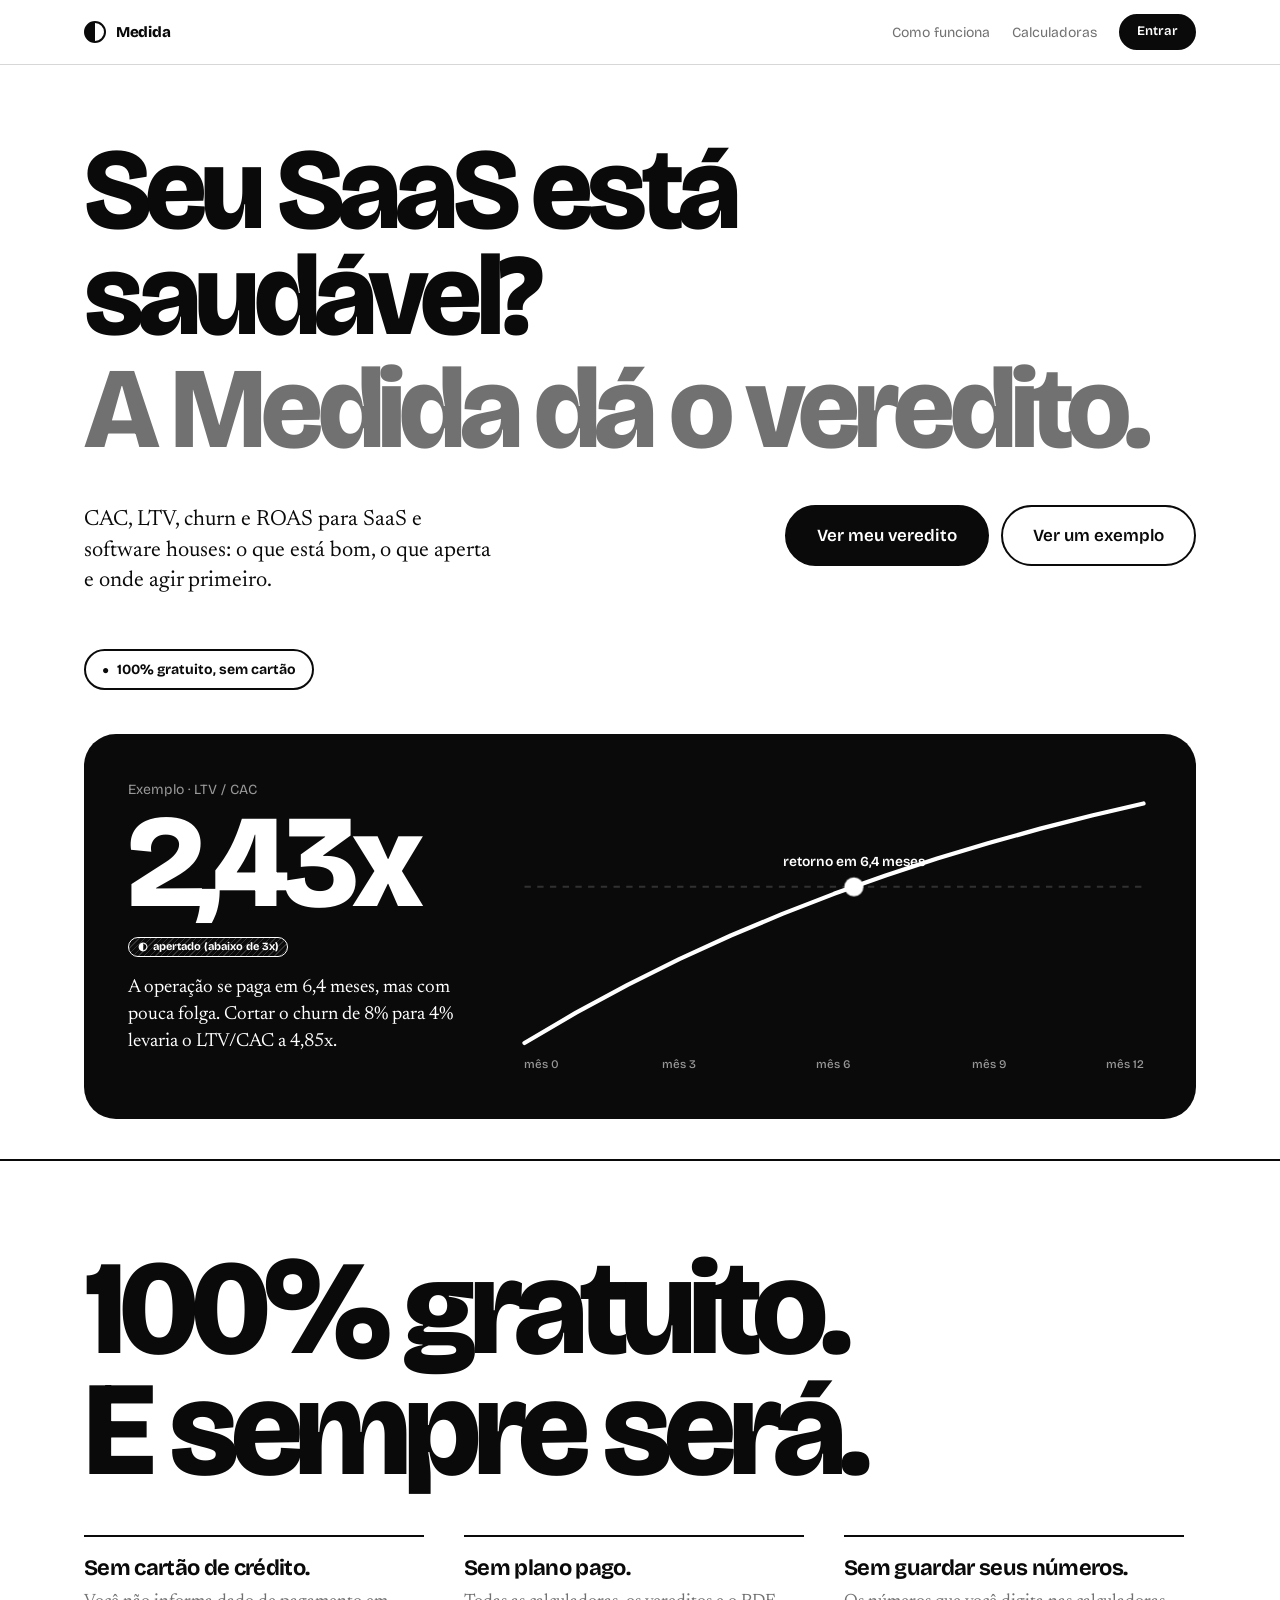
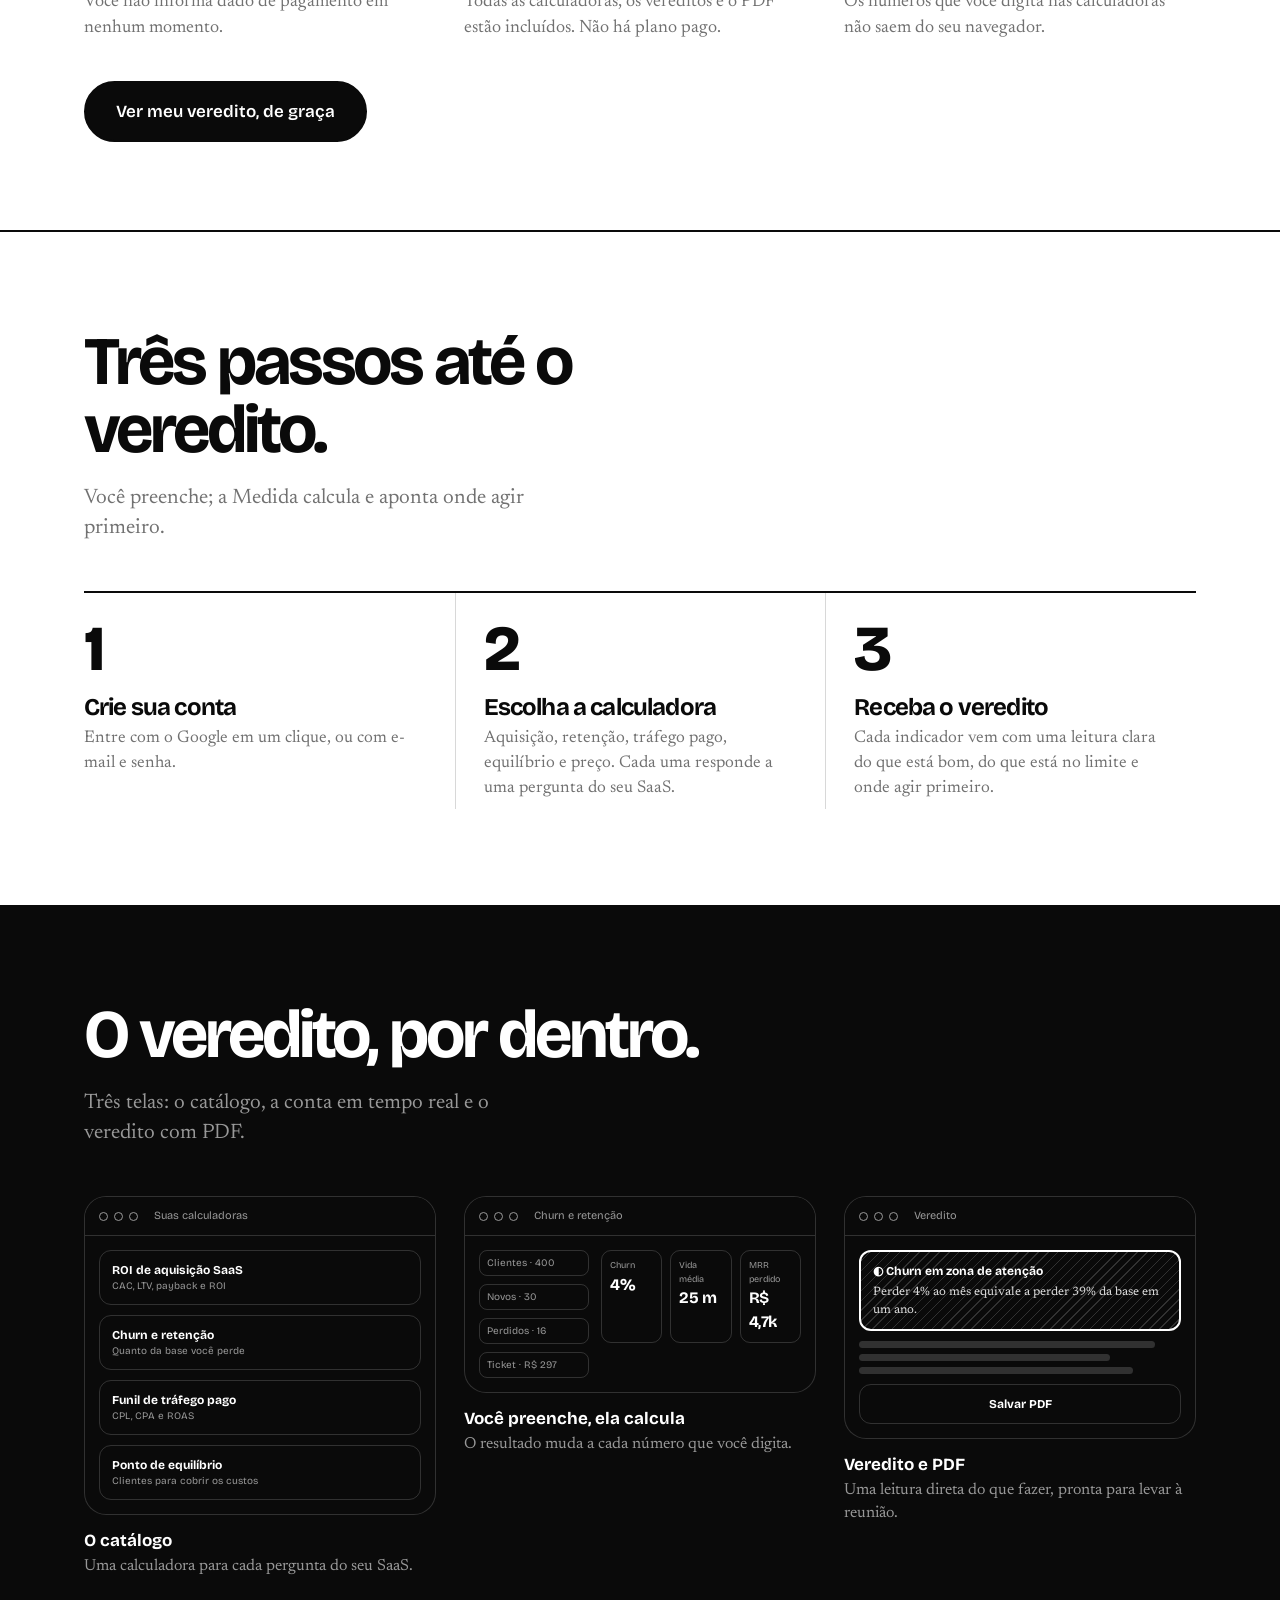
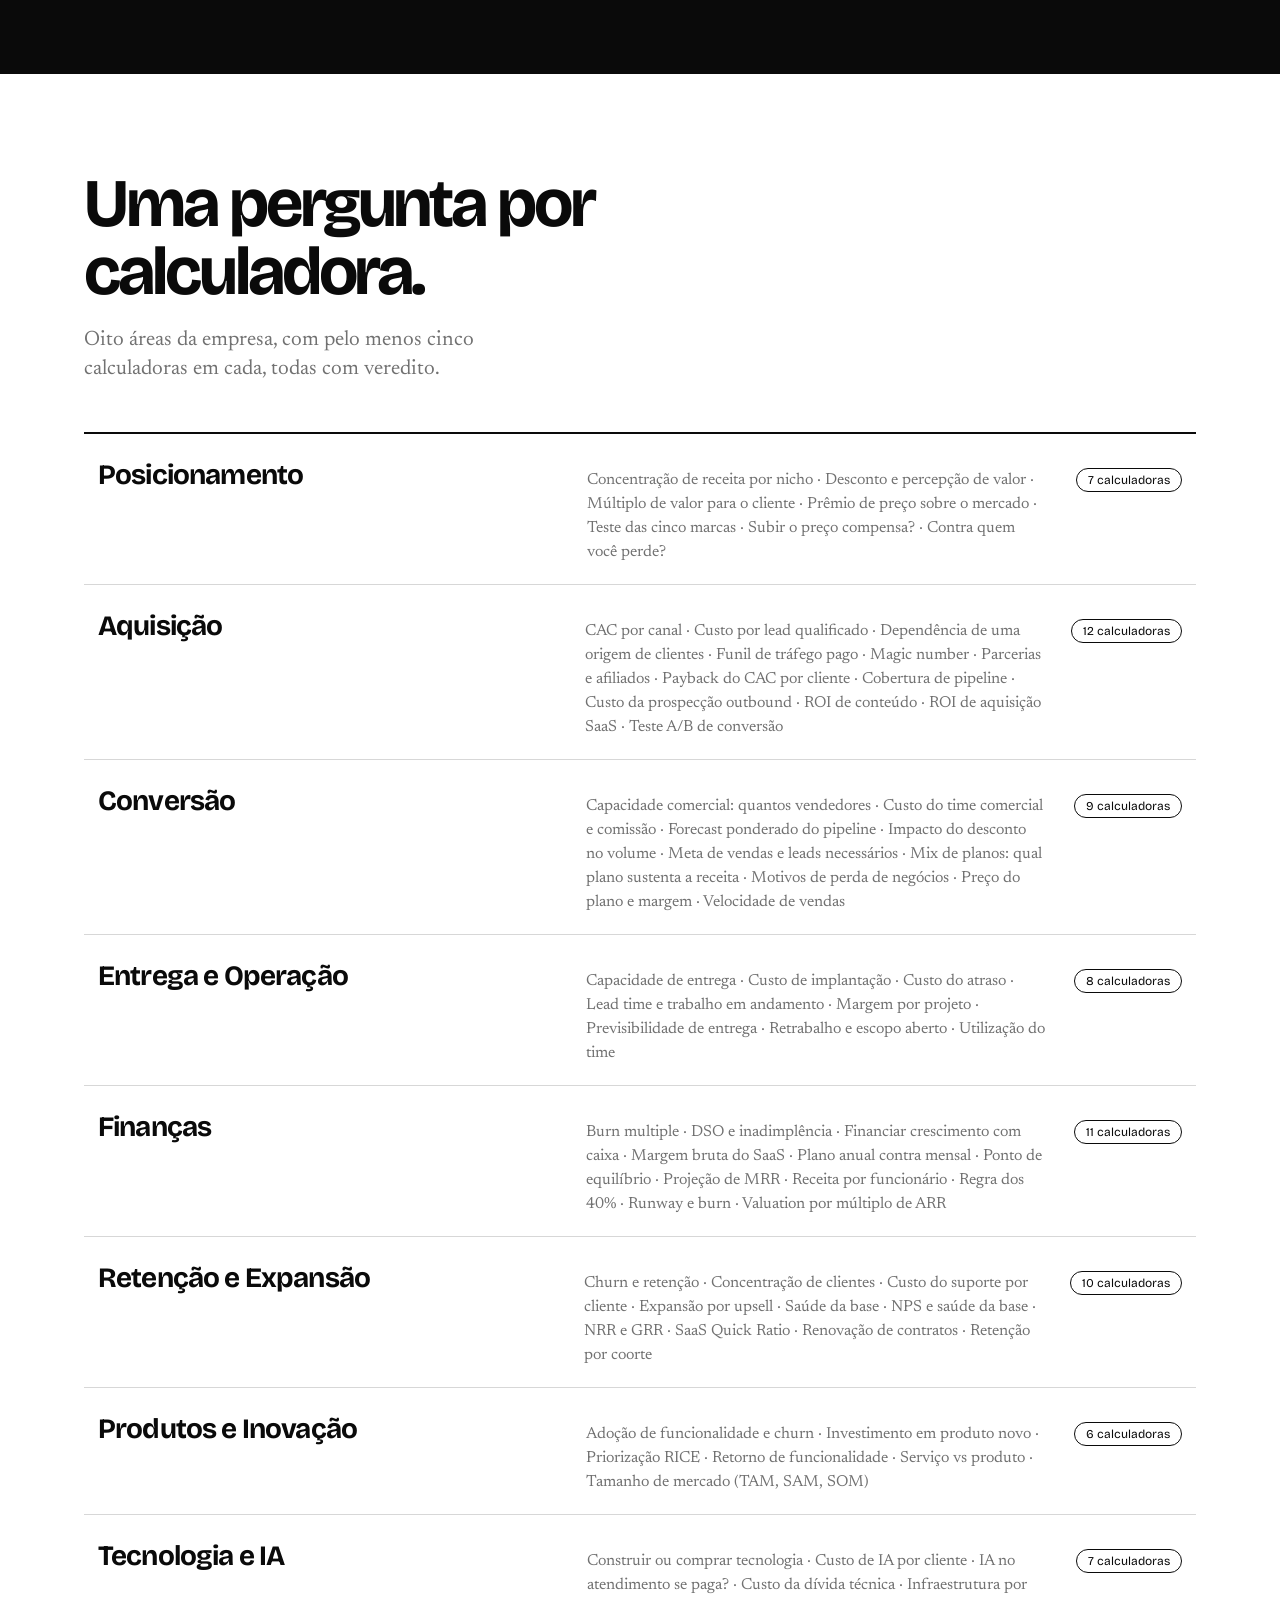
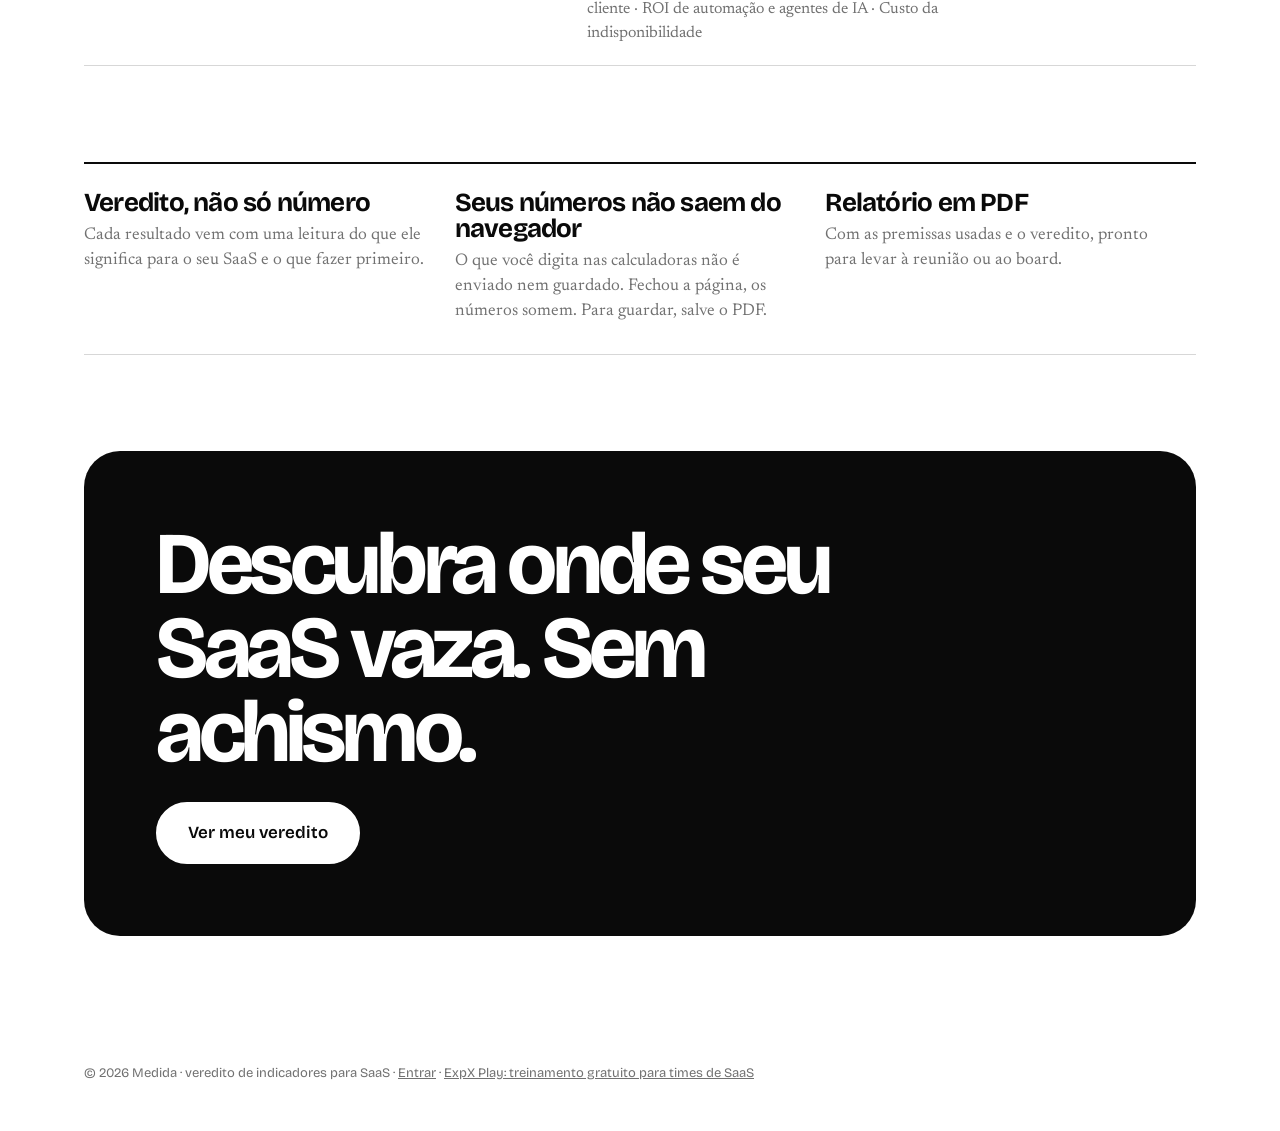
==== commit 1d58f48d: "Dashboard nas calculadoras, largura total e 70 calculadoras em 8 áreas - Conteúdo central ocupa 100%" ====
--- a/index.html
+++ b/index.html
@@ -134,7 +134,7 @@
   </div></div>
 </section>
 
-<footer class="f"><div class="wrap">© <span id="ano"></span> Medida · veredito de indicadores para SaaS · <a href="app.html">Entrar</a></div></footer>
+<footer class="f"><div class="wrap">© <span id="ano"></span> Medida · veredito de indicadores para SaaS · <a href="app.html">Entrar</a> · <a href="https://www.expxplay.com.br" target="_blank" rel="noopener">ExpX Play: treinamento gratuito para times de SaaS</a></div></footer>
 
 <script src="js/config.js"></script>
 <script src="js/core.js"></script>
--- a/css/style.css
+++ b/css/style.css
@@ -260,3 +260,167 @@
   .stack > * + * { margin-top: 12px; }
   section.card { break-inside: avoid; }
 }
+
+/* ===== App: estrutura de produto (menu lateral, busca, chat) ===== */
+#shell { display: grid; grid-template-columns: 272px minmax(0, 1fr); min-height: 100vh; }
+.side { position: sticky; top: 0; height: 100vh; overflow: auto; border-right: 1px solid var(--line); padding: 18px 14px; display: flex; flex-direction: column; gap: 14px; background: var(--paper); }
+.side .brand { padding: 4px 8px; }
+.buscar { display: flex; align-items: center; gap: 10px; width: 100%; font: inherit; font-size: 14px; color: var(--mute); background: var(--soft); border: 1.5px solid var(--line); border-radius: 12px; padding: 9px 12px; cursor: pointer; text-align: left; }
+.buscar:hover { border-color: var(--ink); color: var(--ink); }
+.buscar .k { margin-left: auto; }
+kbd { font: 600 11px var(--display); border: 1.5px solid var(--line); border-radius: 6px; padding: 1px 6px; color: var(--mute); background: var(--paper); }
+.side nav a { display: flex; justify-content: space-between; align-items: center; gap: 8px; padding: 8px 10px; border-radius: 10px; text-decoration: none; font-weight: 500; font-size: 14px; }
+.side nav a:hover { background: var(--soft); }
+.side nav a.on { background: var(--ink); color: var(--paper); font-weight: 700; }
+.side nav a small { opacity: .6; font-size: 12px; font-weight: 500; }
+.side-h { font-size: 12px; font-weight: 700; color: var(--mute); margin: 14px 10px 4px; }
+.side-foot { margin-top: auto; display: flex; align-items: center; gap: 8px; font-size: 12px; color: var(--mute); border-top: 1px solid var(--line); padding-top: 12px; }
+.side-foot span { flex: 1; overflow: hidden; text-overflow: ellipsis; white-space: nowrap; }
+.main { min-width: 0; }
+.bar { display: none; align-items: center; gap: 10px; padding: 10px 16px; border-bottom: 1px solid var(--line); position: sticky; top: 0; background: var(--paper); z-index: 5; }
+.crumb { flex: 1; font-size: 13px; color: var(--mute); overflow: hidden; text-overflow: ellipsis; white-space: nowrap; }
+#scrim { display: none; }
+#shell .page { max-width: 1120px; }
+@media (max-width: 900px) {
+  #shell { display: block; }
+  .side { position: fixed; inset: 0 auto 0 0; width: 286px; z-index: 30; transform: translateX(-100%); transition: transform .25s; }
+  .side.open { transform: none; box-shadow: 0 0 0 100vmax color-mix(in srgb, var(--ink) 35%, transparent); }
+  .bar { display: flex; }
+}
+
+/* início */
+.hello h1 { font-size: clamp(32px, 5vw, 56px); letter-spacing: -.045em; line-height: 1; margin-bottom: 8px; }
+.hello p { font-family: var(--text); font-size: 19px; color: var(--mute); margin: 0 0 24px; max-width: 52ch; }
+.home-grid { display: grid; grid-template-columns: minmax(0, 1.1fr) minmax(0, 1fr); gap: 20px; align-items: start; }
+@media (max-width: 980px) { .home-grid { grid-template-columns: 1fr; } }
+.chat { display: flex; flex-direction: column; border: 1.5px solid var(--line); border-radius: 26px; height: min(600px, 72vh); overflow: hidden; }
+.thread { flex: 1; overflow-y: auto; padding: 18px; display: flex; flex-direction: column; gap: 12px; }
+.m { max-width: 92%; padding: 11px 15px; border-radius: 18px; line-height: 1.45; }
+.m.u { align-self: flex-end; background: var(--ink); color: var(--paper); border-bottom-right-radius: 5px; font-weight: 500; }
+.m.a { align-self: flex-start; background: var(--soft); border-bottom-left-radius: 5px; font-family: var(--text); font-size: 17px; }
+.m.a b { font-family: var(--display); font-weight: 700; letter-spacing: -.02em; }
+.m.a a.lk { text-decoration: underline; text-underline-offset: 3px; }
+.chips { display: flex; flex-wrap: wrap; gap: 8px; margin-top: 10px; }
+.chip { font: inherit; font-family: var(--display); font-size: 13px; font-weight: 500; color: var(--ink); background: var(--paper); border: 1.5px solid var(--line); border-radius: 999px; padding: 6px 13px; cursor: pointer; }
+.chip:hover { border-color: var(--ink); background: var(--ink); color: var(--paper); }
+.m .acoes { margin-top: 10px; }
+.dots { display: inline-flex; gap: 4px; padding: 4px 0; }
+.dots i { width: 7px; height: 7px; border-radius: 50%; background: var(--mute); animation: bounce 1s infinite; }
+.dots i:nth-child(2) { animation-delay: .15s; } .dots i:nth-child(3) { animation-delay: .3s; }
+@keyframes bounce { 0%, 60%, 100% { transform: none; opacity: .4; } 30% { transform: translateY(-4px); opacity: 1; } }
+.comp { display: flex; gap: 8px; padding: 12px; border-top: 1.5px solid var(--line); align-items: flex-end; }
+.comp textarea { flex: 1; resize: none; font: inherit; color: var(--ink); background: var(--soft); border: 1.5px solid var(--line); border-radius: 18px; padding: 11px 15px; max-height: 120px; outline: none; }
+.comp textarea:focus { border-color: var(--ink); }
+.comp .btn { padding: 11px 18px; }
+
+.painel { position: sticky; top: 20px; }
+.painel h2 { font-size: 13px; font-weight: 600; color: var(--mute); margin: 0 0 10px; letter-spacing: 0; }
+.sugs { display: grid; gap: 10px; }
+.sug { display: block; border: 1.5px solid var(--line); border-radius: 18px; padding: 14px 16px; text-decoration: none; transition: background .18s, color .18s, transform .18s; animation: up .4s both; animation-delay: calc(var(--i, 0) * 60ms); }
+.sug:hover { background: var(--ink); color: var(--paper); transform: translateX(3px); }
+.sug b { display: block; font-size: 17px; letter-spacing: -.025em; margin: 4px 0 3px; }
+.sug .d { font-family: var(--text); font-size: 15px; color: var(--mute); line-height: 1.4; display: block; }
+.sug:hover .d { color: var(--paper); opacity: .85; }
+.sug .t { display: flex; gap: 8px; align-items: center; font-size: 12px; color: var(--mute); }
+.sug:hover .t { color: var(--paper); }
+.sug .badge { color: inherit; }
+.sug:hover .badge.good { background: var(--paper); color: var(--ink); }
+.sec-h { font-size: 22px; font-weight: 700; letter-spacing: -.03em; margin: 40px 0 14px; }
+.areas { display: grid; grid-template-columns: repeat(auto-fill, minmax(230px, 1fr)); gap: 12px; }
+.acard { display: block; border: 1.5px solid var(--line); border-radius: 18px; padding: 16px; text-decoration: none; transition: background .18s, color .18s; }
+.acard:hover { background: var(--ink); color: var(--paper); }
+.acard b { display: block; font-size: 18px; letter-spacing: -.025em; margin-bottom: 4px; }
+.acard span { font-family: var(--text); font-size: 15px; color: var(--mute); display: block; line-height: 1.4; }
+.acard:hover span { color: var(--paper); opacity: .85; }
+.acard small { display: block; margin-top: 10px; font-size: 12px; font-weight: 600; }
+.area-head h1 { font-size: clamp(30px, 4.6vw, 52px); letter-spacing: -.045em; margin-bottom: 6px; }
+.grid-sugs { display: grid; grid-template-columns: repeat(auto-fill, minmax(290px, 1fr)); gap: 12px; }
+
+/* busca rápida (Ctrl/⌘ K) */
+#palette { position: fixed; inset: 0; z-index: 40; background: color-mix(in srgb, var(--ink) 45%, transparent); display: grid; place-items: start center; padding-top: 12vh; }
+.pal { width: min(640px, 92vw); background: var(--paper); border: 2px solid var(--ink); border-radius: 22px; overflow: hidden; }
+.pal input { width: 100%; border: 0; border-bottom: 1.5px solid var(--line); background: transparent; color: var(--ink); font: inherit; font-size: 18px; padding: 18px 20px; outline: none; }
+#pr { max-height: 46vh; overflow-y: auto; padding: 8px; }
+.pi { display: flex; justify-content: space-between; gap: 12px; align-items: baseline; padding: 10px 12px; border-radius: 12px; cursor: pointer; text-decoration: none; }
+.pi b { font-size: 15px; letter-spacing: -.02em; }
+.pi small { color: var(--mute); font-size: 12px; white-space: nowrap; }
+.pi.on { background: var(--ink); color: var(--paper); }
+.pi.on small { color: var(--paper); opacity: .7; }
+.pvazio { padding: 18px 14px; color: var(--mute); font-size: 14px; }
+.pal-foot { display: flex; gap: 16px; padding: 10px 18px; border-top: 1.5px solid var(--line); font-size: 12px; color: var(--mute); }
+
+@media print {
+  #shell { display: block; }
+  .side, .bar, #palette, #scrim, #topAuth { display: none !important; }
+}
+.m .btn, .m .chip { font-family: var(--display); }
+
+/* ===== Largura total no app + dashboard das calculadoras ===== */
+#shell .page { max-width: none; padding: 28px clamp(16px, 2.4vw, 40px) 64px; }
+#shell .grid { grid-template-columns: 340px minmax(0, 1fr); }
+@media (max-width: 880px) { #shell .grid { grid-template-columns: 1fr; } }
+.kpis .kpi:first-child { grid-column: span 2; }
+.kpis .kpi:first-child .val { font-size: 40px; letter-spacing: -.04em; }
+@media (max-width: 520px) { .kpis .kpi:first-child { grid-column: auto; } }
+.kpis { grid-template-columns: repeat(auto-fill, minmax(190px, 1fr)); }
+.paineis { display: grid; grid-template-columns: repeat(auto-fit, minmax(min(100%, 430px), 1fr)); gap: 16px; }
+.pc { border: 1.5px solid var(--line); border-radius: 22px; padding: 18px 20px; background: var(--paper); break-inside: avoid; min-width: 0; }
+.pc.largo { grid-column: 1 / -1; }
+.pc h2 { font-size: 13px; font-weight: 600; color: var(--mute); margin: 0 0 12px; letter-spacing: 0; }
+.pc .pn { font-family: var(--text); font-size: 14px; color: var(--mute); margin: -4px 0 12px; line-height: 1.4; }
+.tw { overflow: auto; max-height: 360px; }
+
+/* barras horizontais, funil, composição */
+.bars, .fun { display: grid; gap: 10px; }
+.br, .fr { display: grid; grid-template-columns: minmax(84px, 30%) 1fr auto; gap: 12px; align-items: center; font-size: 13px; }
+.bl, .fl { color: var(--ink); font-weight: 500; line-height: 1.25; }
+.bt, .ft { position: relative; height: 22px; background: var(--soft); border-radius: 7px; overflow: hidden; }
+.bv { font-variant-numeric: tabular-nums; font-weight: 700; min-width: 64px; text-align: right; }
+.b { position: absolute; left: 0; top: 0; bottom: 0; border-radius: 7px; }
+.cheio { background: var(--ink); }
+.hachurado { background: repeating-linear-gradient(135deg, var(--ink) 0 2px, transparent 2px 6px); box-shadow: inset 0 0 0 1.5px var(--ink); }
+.pontilhado { background: radial-gradient(var(--ink) 1.3px, transparent 1.5px) 0 0 / 6px 6px; box-shadow: inset 0 0 0 1.5px var(--ink); }
+.vazado { background: transparent; box-shadow: inset 0 0 0 2px var(--ink); }
+.cinza { background: color-mix(in srgb, var(--ink) 35%, var(--paper)); }
+.meta { position: absolute; top: -3px; bottom: -3px; width: 0; border-left: 2.5px dashed var(--ink); }
+.meta.inl { position: static; display: inline-block; height: 12px; vertical-align: middle; }
+.bleg { font-size: 12px; color: var(--mute); margin-top: 2px; }
+.fc { font-size: 12px; color: var(--mute); padding-left: calc(30% + 12px); margin: -4px 0; }
+.comp-bar { display: flex; height: 30px; border-radius: 10px; overflow: hidden; gap: 2px; background: var(--paper); }
+.seg { display: block; min-width: 2px; }
+.leg { list-style: none; margin: 14px 0 0; padding: 0; display: grid; gap: 8px; }
+.leg li { display: grid; grid-template-columns: 18px 1fr auto auto; gap: 10px; align-items: center; font-size: 13px; }
+.leg li b { font-variant-numeric: tabular-nums; }
+.leg li small { color: var(--mute); min-width: 38px; text-align: right; }
+.sw { width: 16px; height: 16px; border-radius: 4px; display: block; }
+.leg.h { display: flex; flex-wrap: wrap; gap: 16px; margin: 0 0 10px; }
+.leg.h li { display: flex; gap: 8px; }
+
+/* linha e cascata */
+.chart { width: 100%; height: auto; overflow: visible; }
+.chart .gl { stroke: var(--line); stroke-width: 1; }
+.chart .zl { stroke: var(--mute); stroke-width: 1.5; stroke-dasharray: 5 4; }
+.chart .ax { font: 500 11px var(--display); fill: var(--mute); }
+.chart .mt { font: 700 12px var(--display); fill: var(--ink); }
+.chart .ln { fill: none; stroke: var(--ink); stroke-width: 3; stroke-linecap: round; stroke-linejoin: round; }
+.chart .ln.dash { stroke-width: 2.5; stroke-dasharray: 8 5; }
+.chart .ln.dot { stroke-width: 2.5; stroke-dasharray: 1 6; }
+.chart .mk { fill: var(--paper); stroke: var(--ink); stroke-width: 3; }
+.chart .cn { stroke: var(--mute); stroke-width: 1; stroke-dasharray: 3 3; }
+.chart .cb.cheio { fill: var(--ink); }
+.chart .cb.hachurado { fill: url(#pHatch); stroke: var(--ink); stroke-width: 1.5; }
+.chart .cb.vazado { fill: none; stroke: var(--ink); stroke-width: 2; }
+.eixo-x { text-align: center; font-size: 12px; color: var(--mute); margin-top: 2px; }
+.leg.h svg .ln { stroke: var(--ink); fill: none; }
+@media print { .pc { break-inside: avoid; } .paineis { display: block; } .pc { margin-bottom: 12px; } }
+
+/* CTA discreto: ExpX Play (rodapé do menu, acima do usuário) */
+.play { display: block; text-decoration: none; border: 1.5px solid var(--line); border-radius: 14px; padding: 12px 13px; transition: border-color .15s, background .15s; }
+.play:hover { border-color: var(--ink); background: var(--soft); }
+.play b { display: block; font-size: 14px; letter-spacing: -.02em; }
+.play span { display: block; font-family: var(--text); font-size: 14px; color: var(--mute); line-height: 1.35; margin: 3px 0 6px; }
+.play small { font-size: 12px; font-weight: 600; text-decoration: underline; text-underline-offset: 3px; }
+.side .play { margin-top: auto; }
+.side .play + .side-foot { margin-top: 12px; }
+.leg.h svg .ln.dash { stroke-dasharray: 8 5; }
+.leg.h svg .ln.dot { stroke-dasharray: 1 6; }
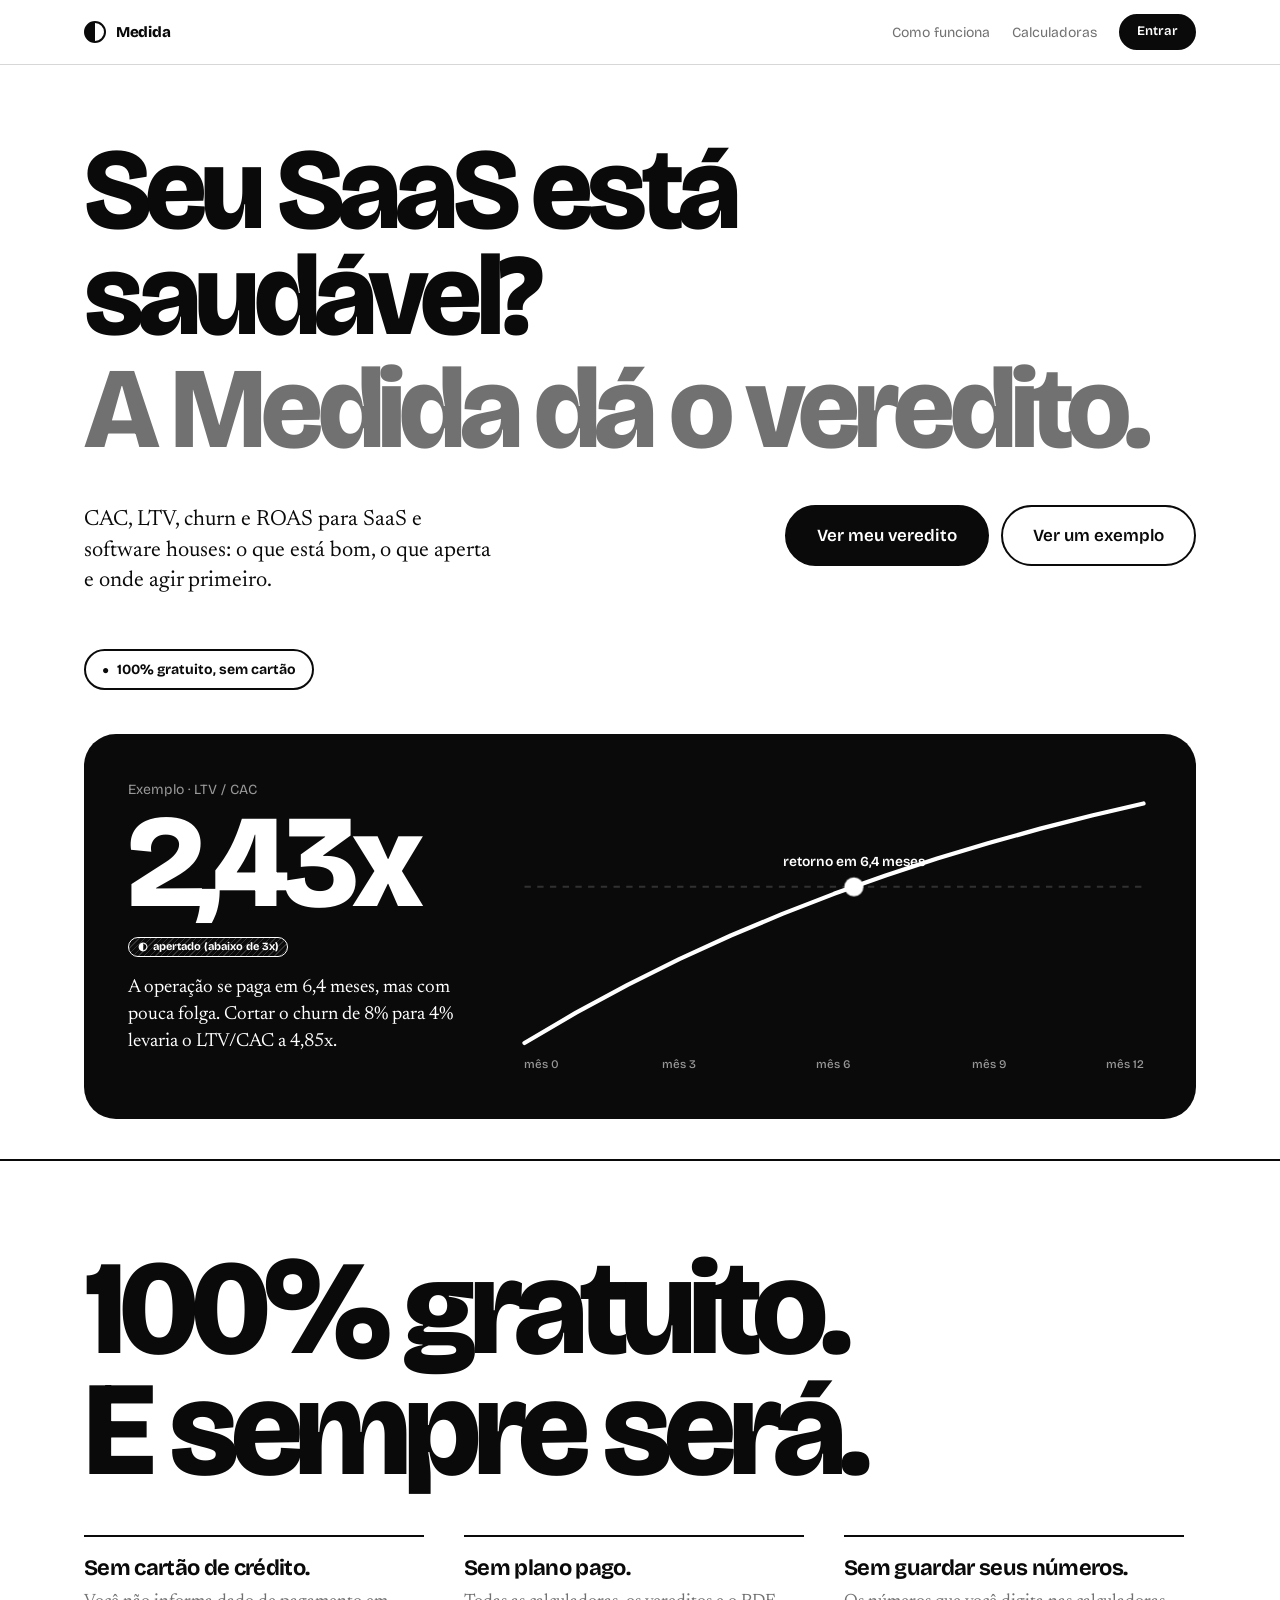
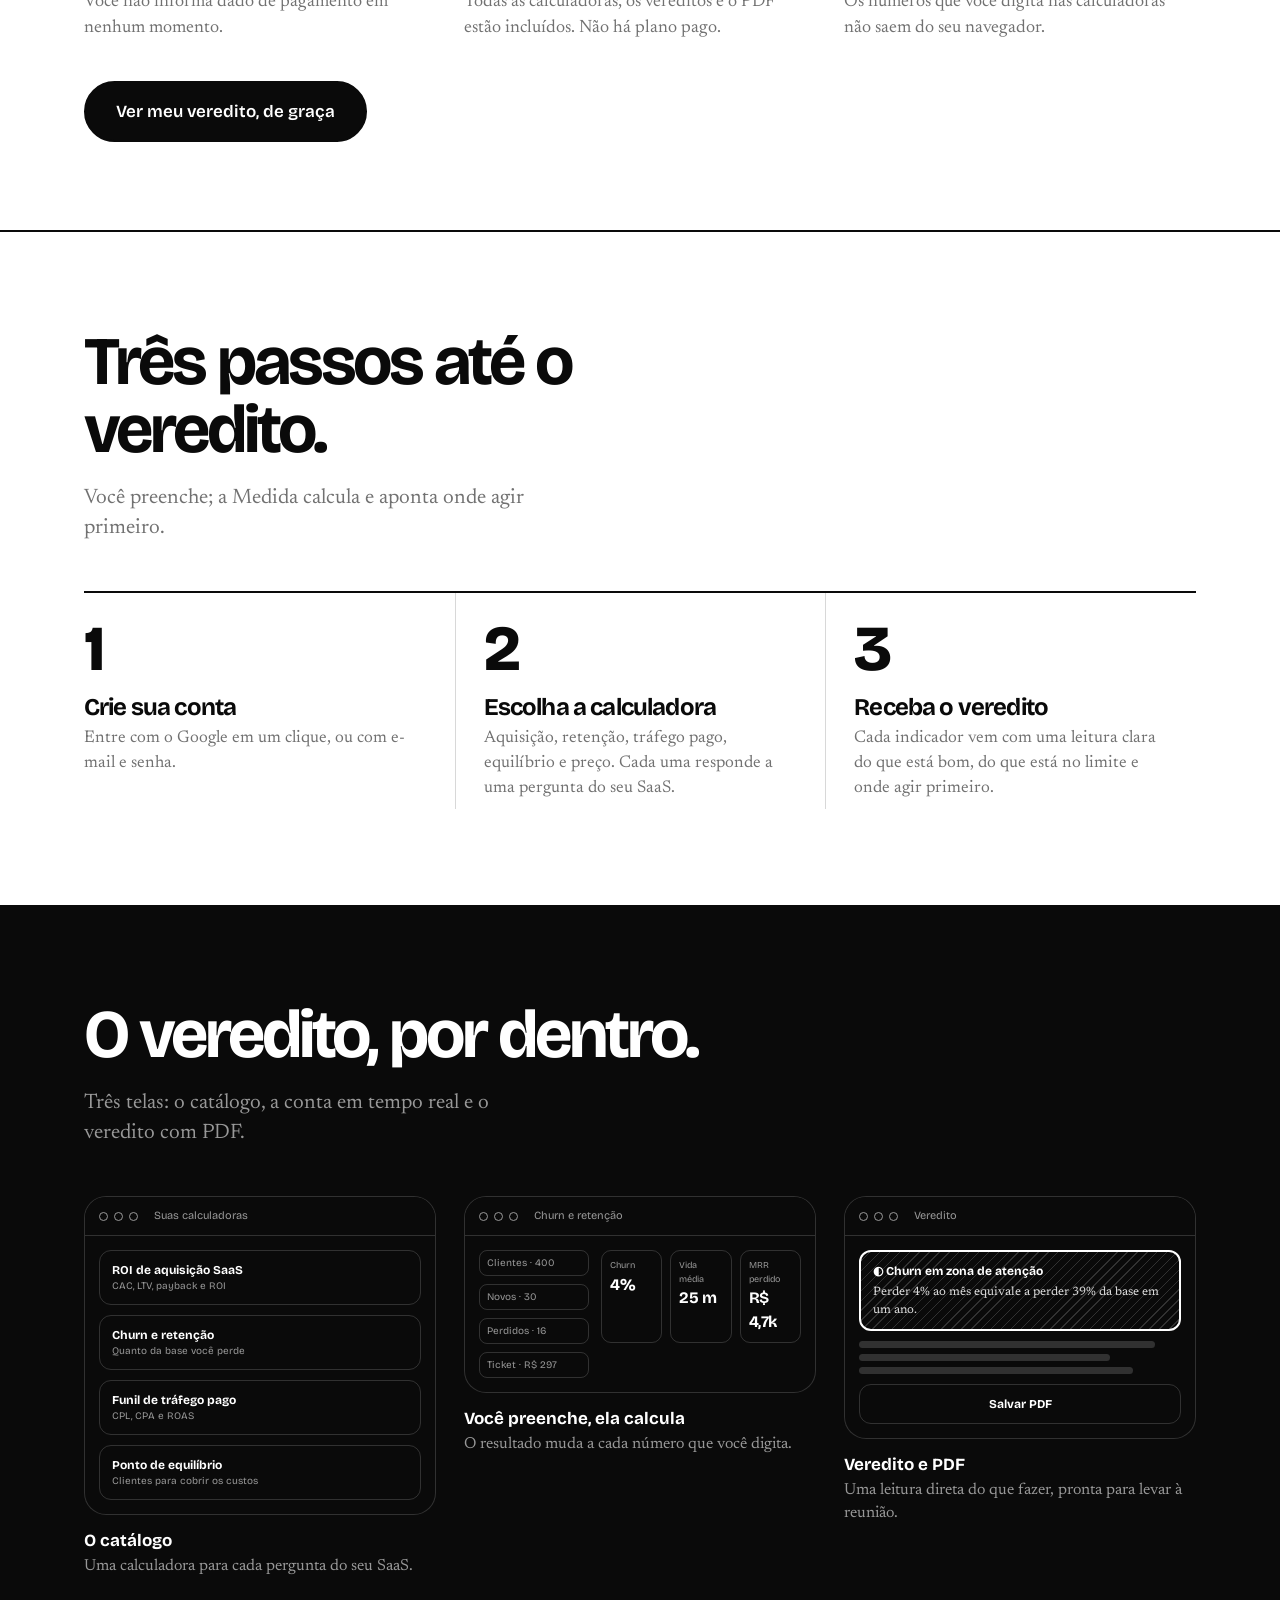
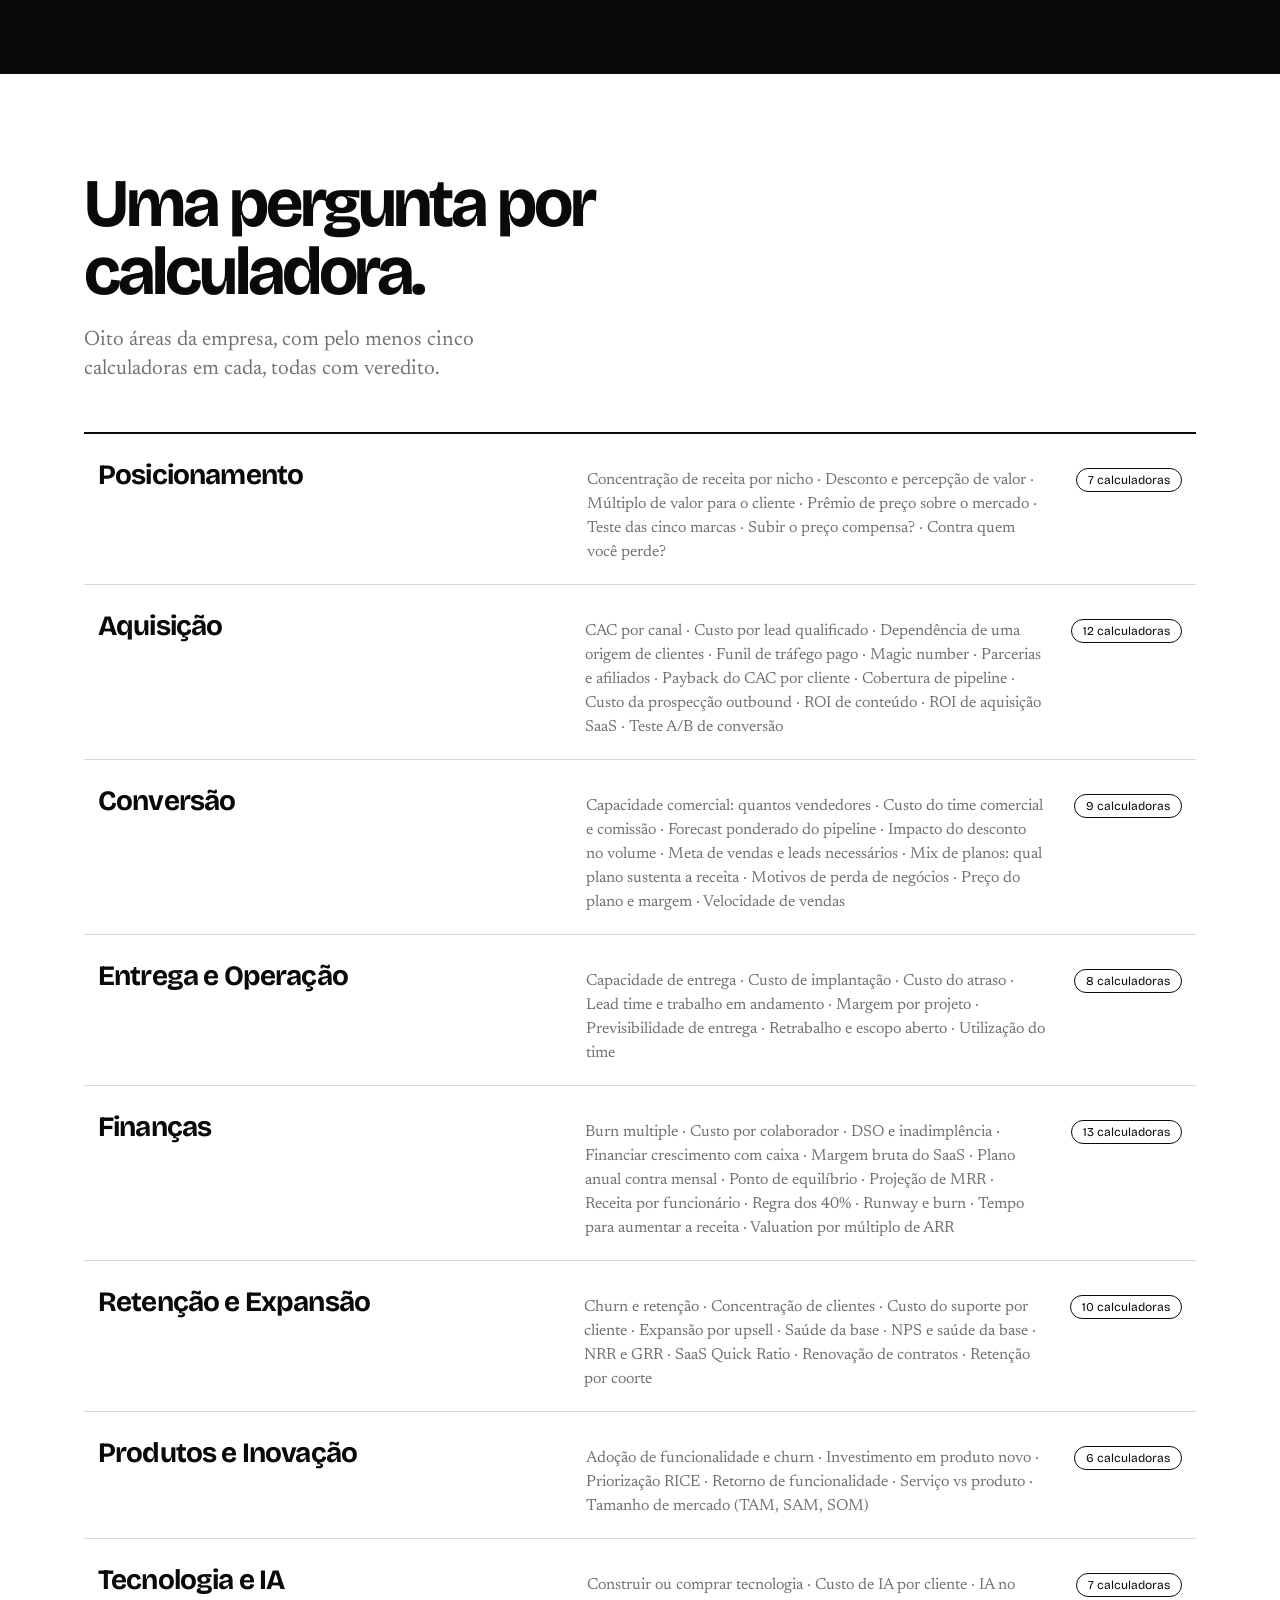
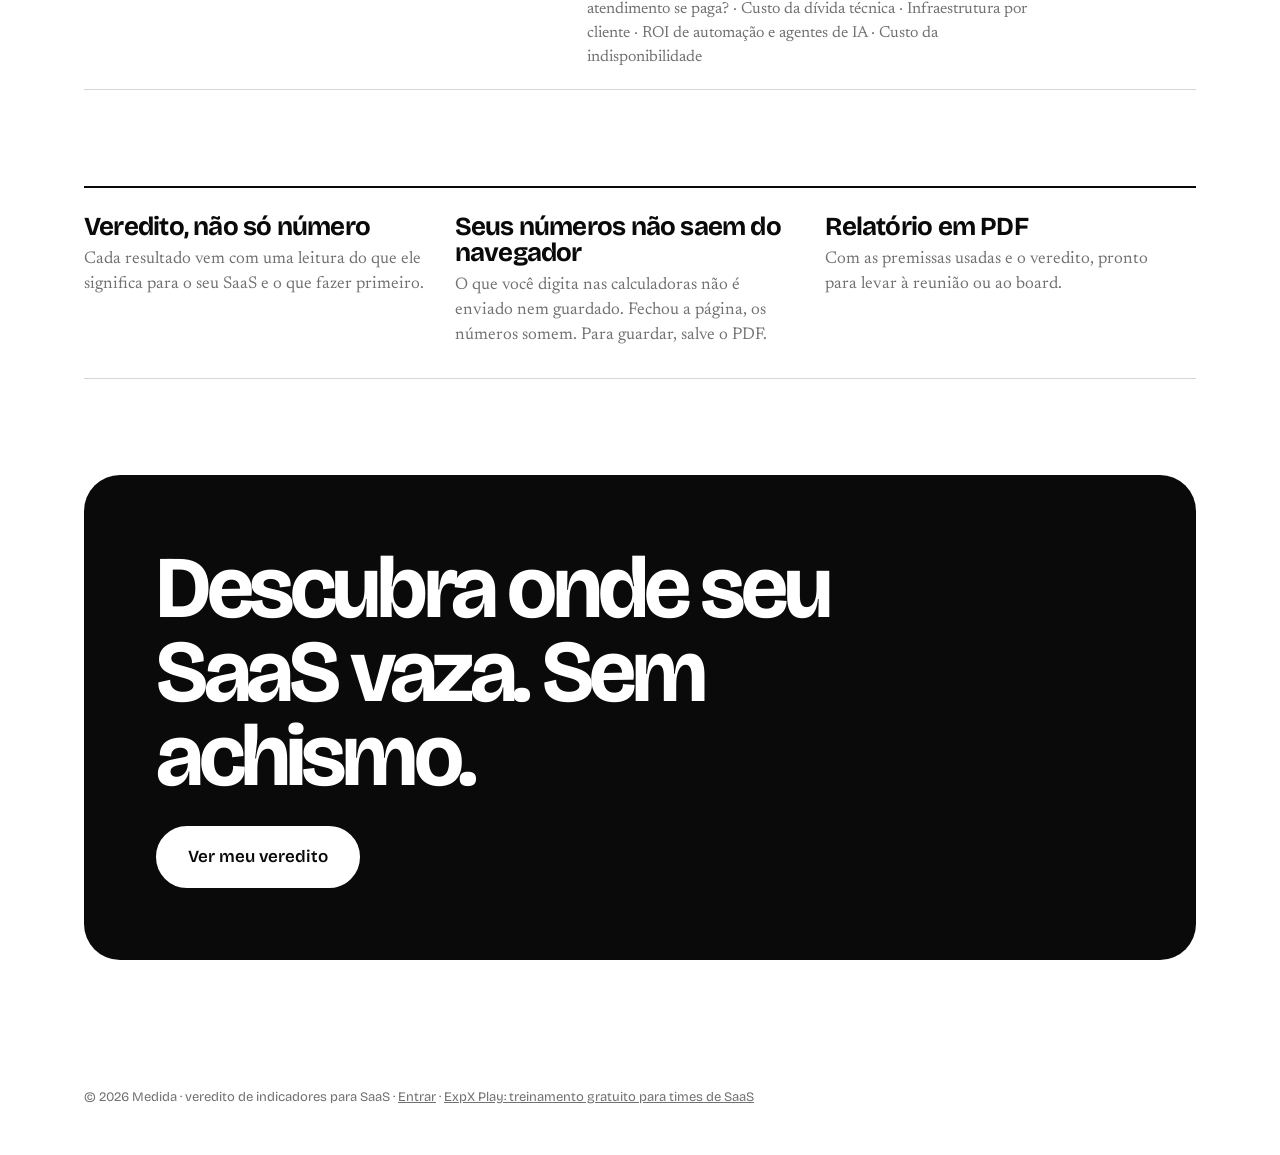
==== commit 54312f51: "feat(pwa): torna o app instalável com manifest, service worker e ícones Permite instalar a Medida no" ====
--- a/index.html
+++ b/index.html
@@ -6,6 +6,12 @@
 <title>Medida · o veredito dos indicadores do seu SaaS</title>
 <meta name="description" content="Seu CAC, LTV ou churn está bom ou ruim? A Medida calcula e dá o veredito, com o que fazer primeiro. Para SaaS e software houses. Grátis, sem cartão.">
 <link rel="icon" type="image/svg+xml" href="assets/marca.svg">
+<meta name="theme-color" content="#0b0b0c">
+<meta name="apple-mobile-web-app-capable" content="yes">
+<meta name="apple-mobile-web-app-status-bar-style" content="black-translucent">
+<meta name="apple-mobile-web-app-title" content="Medida">
+<link rel="apple-touch-icon" href="/assets/icons/apple-touch-icon.png">
+<link rel="manifest" href="/manifest.webmanifest">
 <link rel="preconnect" href="https://fonts.googleapis.com">
 <link rel="preconnect" href="https://fonts.gstatic.com" crossorigin>
 <link href="https://fonts.googleapis.com/css2?family=Bricolage+Grotesque:opsz,wght@12..96,300..800&family=Newsreader:ital,opsz,wght@0,6..72,400..600;1,6..72,400..600&display=swap" rel="stylesheet">
@@ -187,5 +193,6 @@
     }, 500);
   })();
 </script>
+<script src="/js/pwa.js" defer></script>
 </body>
 </html>
--- a/css/style.css
+++ b/css/style.css
@@ -424,3 +424,114 @@
 .side .play + .side-foot { margin-top: 12px; }
 .leg.h svg .ln.dash { stroke-dasharray: 8 5; }
 .leg.h svg .ln.dot { stroke-dasharray: 1 6; }
+.acoes-head { display: flex; gap: 8px; flex-wrap: wrap; }
+
+/* quadro branco */
+#shell main.page.larga { max-width: none; padding: 16px 16px 16px; }
+.q-barra { display: flex; flex-wrap: wrap; align-items: center; gap: 6px; margin-bottom: 10px; }
+.q-barra select { font: inherit; font-size: 13px; padding: 6px 12px; border: 2px solid var(--ink); border-radius: 999px; background: var(--paper); color: var(--ink); }
+.q-sp { flex: 1; }
+.q-zoom { display: inline-flex; align-items: center; gap: 6px; font-size: 13px; }
+.q-zoom b { min-width: 42px; text-align: center; font-weight: 600; }
+.q-tela { position: relative; height: calc(100vh - 92px); min-height: 420px; overflow: hidden; border: 2px solid var(--ink); border-radius: 16px; background: var(--paper); touch-action: none; cursor: grab; user-select: none; -webkit-user-select: none; }
+.q-tela:active { cursor: grabbing; }
+.q-grade { position: absolute; inset: 0; background-image: radial-gradient(circle, var(--line) 1.5px, transparent 1.6px); background-size: 24px 24px; pointer-events: none; }
+.q-mundo { position: absolute; left: 0; top: 0; width: 0; height: 0; transform-origin: 0 0; }
+.q-setas { position: absolute; left: -10000px; top: -10000px; width: 20000px; height: 20000px; max-width: none; pointer-events: none; color: var(--ink); }
+.q-setas .vis { stroke: currentColor; stroke-width: 2; }
+.q-setas .hit { stroke: transparent; stroke-width: 16; cursor: pointer; pointer-events: stroke; }
+.q-setas .sel .vis { stroke-width: 4; }
+.q-setas .qtemp { stroke: currentColor; stroke-width: 2; stroke-dasharray: 6 5; }
+.q-dica { position: absolute; left: 14px; bottom: 10px; margin: 0; font-size: 12px; color: var(--mute); pointer-events: none; }
+.qn { position: absolute; min-width: 120px; max-width: 280px; padding: 14px 18px; background: var(--paper); border: 2px solid var(--ink); border-radius: 14px; text-align: center; font-weight: 600; cursor: move; }
+.qn .qt { outline: none; white-space: pre-wrap; overflow-wrap: anywhere; min-height: 1.2em; }
+.qn .qt[contenteditable="true"], .qn .qt[contenteditable="plaintext-only"] { cursor: text; }
+.qn.nota { background: var(--soft); border-style: dashed; border-radius: 4px; font-weight: 500; text-align: left; min-width: 150px; min-height: 90px; }
+.qn.circulo, .qn.losango, .qn.triangulo { display: flex; align-items: center; justify-content: center; padding: 22px; }
+.qn.circulo { border-radius: 50%; min-width: 130px; min-height: 130px; }
+/* formas vazadas: o preenchimento é translúcido, então a interseção entre duas formas fica mais escura (Venn) */
+.qn.circulo { background: color-mix(in srgb, var(--ink) 8%, transparent); }
+.qn.losango, .qn.triangulo { border-color: transparent; background: transparent; min-width: 120px; min-height: 90px; }
+.qn .qf { position: absolute; inset: 0; width: 100%; height: 100%; overflow: visible; pointer-events: none; }
+.qn .qf polygon { fill: color-mix(in srgb, var(--ink) 8%, transparent); stroke: var(--ink); stroke-width: 2; vector-effect: non-scaling-stroke; stroke-linejoin: round; }
+.qn .qt { position: relative; z-index: 1; }
+.qn.triangulo .qt { margin-top: 26%; max-width: 58%; }
+.qn.triangulo .qh { right: calc(25% - 7px); }
+.qn .qr { position: absolute; right: -7px; bottom: -7px; width: 14px; height: 14px; background: var(--paper); border: 2px solid var(--ink); border-radius: 3px; cursor: nwse-resize; opacity: 0; transition: opacity .12s; z-index: 2; }
+.qn:hover .qr, .qn.sel .qr { opacity: 1; }
+.qn.texto { border-color: transparent; background: transparent; font-size: 22px; font-weight: 700; letter-spacing: -.02em; }
+.qn.sel { box-shadow: 0 0 0 3px var(--paper), 0 0 0 5px var(--ink); }
+.qn.texto.sel { border-color: var(--line); }
+.qn .qh { position: absolute; right: -8px; top: 50%; width: 14px; height: 14px; margin-top: -7px; border-radius: 50%; background: var(--ink); border: 2px solid var(--paper); cursor: crosshair; opacity: 0; transition: opacity .12s; }
+.qn:hover .qh, .qn.sel .qh { opacity: 1; }
+@media print { #quadro .q-barra, #quadro .q-dica { display: none !important; } .q-tela { height: auto; border: 0; } }
+
+/* quadro: caneta, traços e painel da sala ao vivo */
+.q-tinta { position: absolute; left: -10000px; top: -10000px; width: 20000px; height: 20000px; max-width: none; pointer-events: none; z-index: 3; color: var(--ink); }
+.q-tinta path { fill: none; stroke: currentColor; stroke-linecap: round; stroke-linejoin: round; }
+.q-tela.caneta { cursor: crosshair; }
+#qCaneta.on { background: var(--ink); color: var(--paper); }
+#quadro { position: relative; }
+.q-sala { position: absolute; top: 48px; right: 8px; z-index: 10; width: min(340px, calc(100% - 16px)); max-height: calc(100% - 64px); overflow: auto; background: var(--paper); border: 2px solid var(--ink); border-radius: 16px; padding: 16px; }
+.q-sala h3 { font-size: 16px; margin: 14px 0 4px; }
+.q-sala .q-h { margin: 0 0 10px; font-size: 13px; color: var(--mute); line-height: 1.4; }
+.q-sala .q-st { margin: 0; padding-right: 36px; font-size: 14px; }
+.q-sala .q-x { position: absolute; top: 10px; right: 10px; }
+.q-qr { width: 200px; margin: 0 auto 10px; background: #fff; padding: 6px; border-radius: 10px; }
+.q-qr svg { display: block; width: 100%; height: auto; }
+.q-lk { display: flex; gap: 6px; margin-bottom: 8px; }
+.q-lk input { flex: 1; min-width: 0; font: inherit; font-size: 12px; padding: 6px 10px; border: 1.5px solid var(--line); border-radius: 10px; background: var(--paper); color: var(--ink); }
+.q-sala #qsEncerrar { margin-top: 10px; }
+
+/* prompt para IA */
+.modal { position: fixed; inset: 0; z-index: 40; display: grid; place-items: center; padding: 16px; background: color-mix(in srgb, var(--ink) 40%, transparent); }
+.modal-box { width: min(720px, 100%); max-height: calc(100vh - 32px); display: flex; flex-direction: column; gap: 10px; background: var(--paper); border: 2px solid var(--ink); border-radius: 20px; padding: 22px; }
+.modal-box h2 { font-size: 24px; }
+.modal-box .q-h { margin: 0; font-size: 14px; color: var(--mute); line-height: 1.45; }
+.modal-box textarea { flex: 1; min-height: 280px; resize: vertical; font: 13px/1.5 ui-monospace, SFMono-Regular, Menlo, monospace; padding: 12px; border: 1.5px solid var(--line); border-radius: 12px; background: var(--soft); color: var(--ink); }
+.modal-acoes { display: flex; gap: 8px; flex-wrap: wrap; }
+@media print { .modal { display: none !important; } }
+
+#qBorracha.on { background: var(--ink); color: var(--paper); }
+.q-tela.borracha { cursor: url("data:image/svg+xml;utf8,<svg xmlns='http://www.w3.org/2000/svg' width='28' height='28'><circle cx='14' cy='14' r='12' fill='none' stroke='black' stroke-width='3'/><circle cx='14' cy='14' r='12' fill='none' stroke='white' stroke-width='1.5'/></svg>") 14 14, cell; }
+
+.cenario-head { display: flex; align-items: center; justify-content: space-between; gap: 8px; }
+.cenario-novo { display: flex; gap: 8px; flex-wrap: wrap; }
+.cenario-novo input { flex: 1; min-width: 180px; padding: 10px 12px; border: 1.5px solid var(--line); border-radius: 12px; background: var(--soft); color: var(--ink); font: inherit; }
+.cenario-lista { overflow: auto; display: flex; flex-direction: column; gap: 12px; min-height: 60px; }
+.cenario-grupo h3 { font-size: 14px; margin: 0 0 6px; color: var(--mute); }
+.cenario-item { display: flex; align-items: center; gap: 8px; padding: 8px 0; border-top: 1px solid var(--line); }
+.cenario-info { flex: 1; display: flex; flex-direction: column; min-width: 0; }
+.cenario-info strong { overflow: hidden; text-overflow: ellipsis; }
+.cenario-info span, .cenario-vazio { font-size: 13px; color: var(--mute); }
+/* ---------- modo consultor/apresentação ---------- */
+body.consultor-level #side, body.consultor-level #topAuth, body.consultor-level .bar, body.consultor-level #crumb,
+body.consultor-level #formCard, body.consultor-level .acoes-head, body.consultor-level .back { display: none !important; }
+body.consultor-level #shell { display: block; }
+body.consultor-level #shell .page { max-width: 1280px; margin: 0 auto; padding-bottom: 110px; font-size: 1.2rem; }
+body.consultor-level #shell .grid { grid-template-columns: 1fr; }
+body.consultor-level .head h1 { font-size: clamp(34px, 5vw, 56px); }
+body.consultor-level .head .sub { font-size: 1.2em; }
+body.consultor-level .diag { padding: 36px; }
+body.consultor-level .diag h3 { font-size: clamp(30px, 4.4vw, 44px); }
+body.consultor-level .diag p { font-size: 22px; max-width: 70ch; }
+body.consultor-level .diag ul { font-size: 20px; max-width: 74ch; }
+body.consultor-level .kpis { grid-template-columns: repeat(auto-fill, minmax(260px, 1fr)); }
+body.consultor-level .kpi { padding: 24px; }
+body.consultor-level .kpi .name { font-size: 15px; }
+body.consultor-level .kpi .val { font-size: 40px; }
+body.consultor-level .kpis .kpi:first-child .val { font-size: 56px; }
+body.consultor-level .kpi .note { font-size: 14px; }
+.consultor-faixa { position: fixed; top: 0; left: 0; right: 0; z-index: 20; text-align: center; padding: 8px 16px; font-size: 14px; font-weight: 700; background: var(--ink); color: var(--paper); }
+.consultor-rodape { position: fixed; left: 0; right: 0; bottom: 0; z-index: 20; display: flex; flex-wrap: wrap; justify-content: space-between; align-items: center; gap: 8px 16px; padding: 10px 20px; background: color-mix(in srgb, var(--paper) 92%, transparent); backdrop-filter: blur(10px); border-top: 1px solid var(--line); opacity: .85; transition: opacity 200ms; }
+.consultor-rodape:hover, .consultor-rodape:focus-within { opacity: 1; }
+.consultor-rodape[hidden], .consultor-faixa[hidden] { display: none; }
+.consultor-nav { display: flex; gap: 8px; flex-wrap: wrap; }
+.consultor-dica { font-size: 12px; color: var(--mute); }
+#consultorBtn.on { background: var(--ink); color: var(--paper); }
+@media (prefers-reduced-motion: reduce) { .consultor-rodape, body.consultor-level * { transition: none !important; animation: none !important; } }
+@media print { .consultor-faixa, .consultor-rodape { display: none !important; } }
+.cenario-bar { margin: 8px 0 0; padding: 6px 12px; border-radius: 8px; background: var(--ink); color: var(--paper); font-size: 13px; font-weight: 600; display: inline-block; }
+.cenario-bar[hidden], #cenarioLinkBtn[hidden] { display: none; }
+#installApp[hidden] { display: none; }
+#installApp { margin-left: 0.5rem; }
